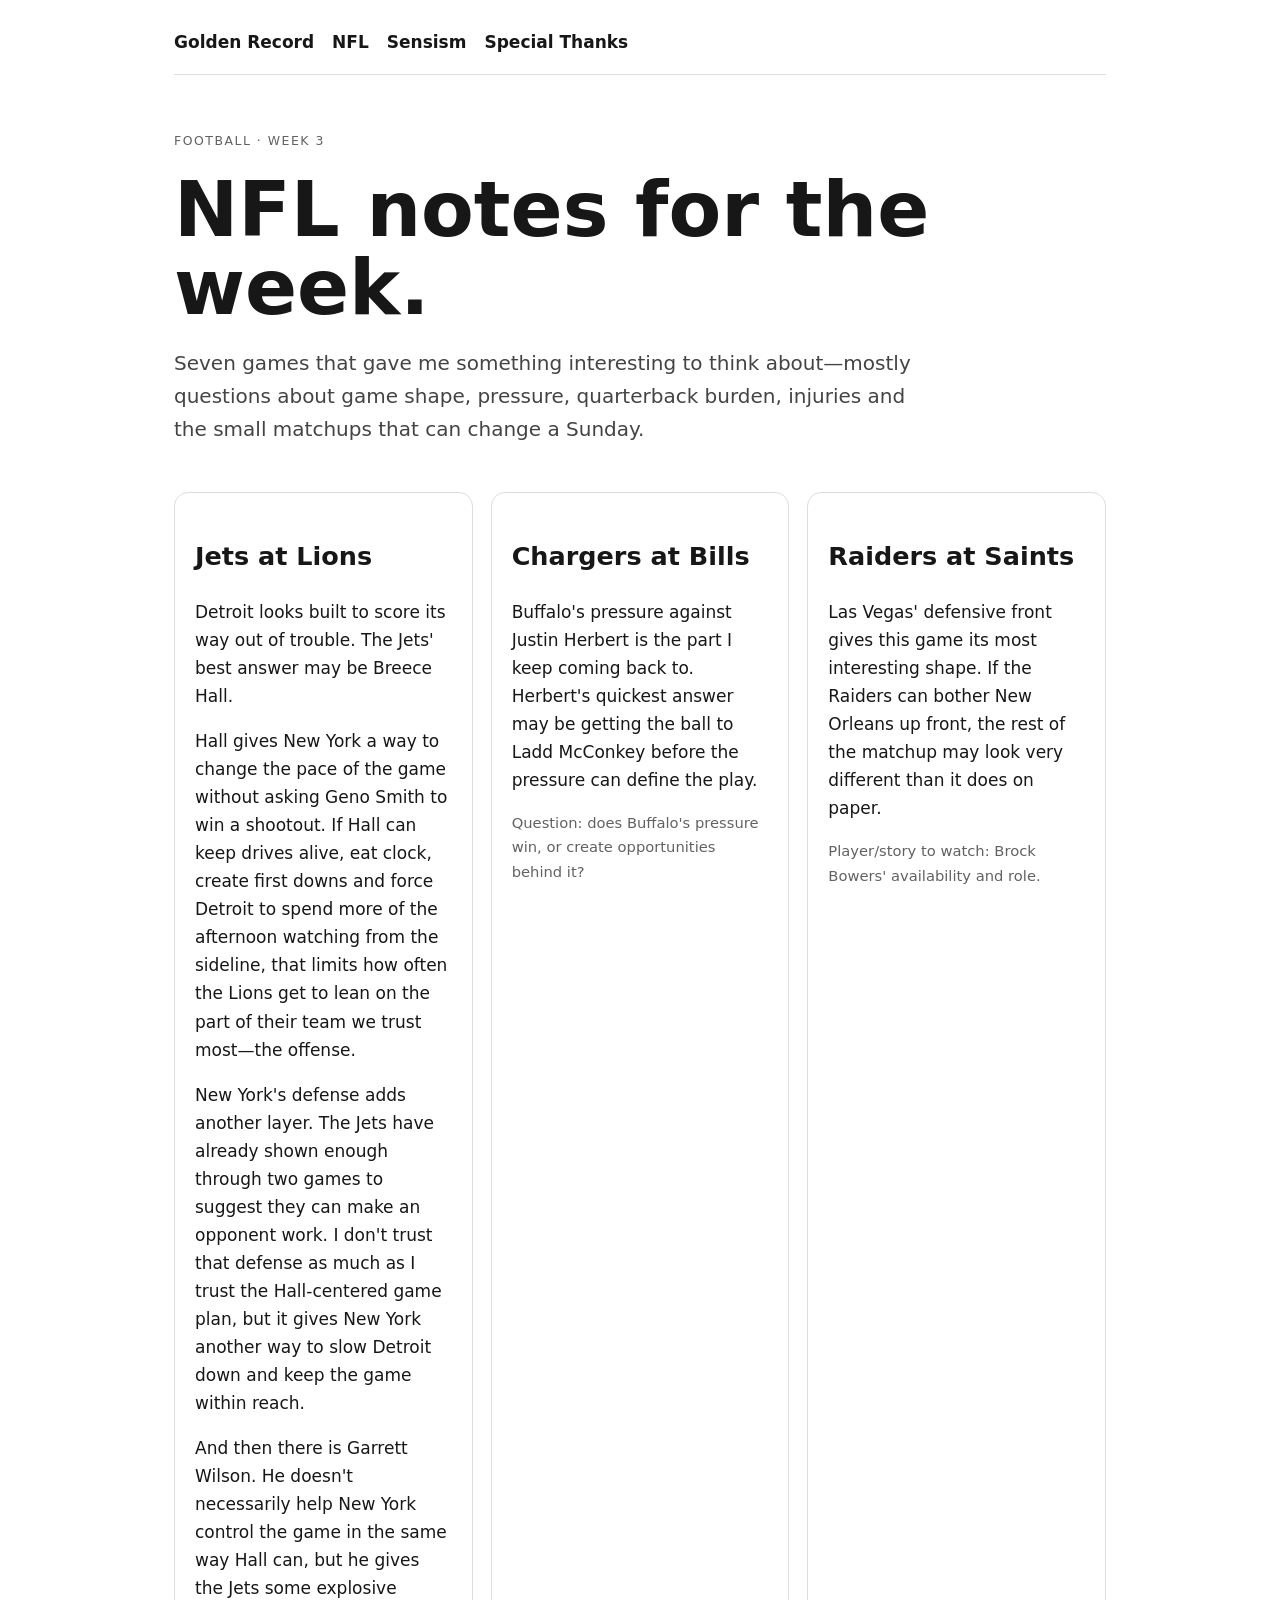
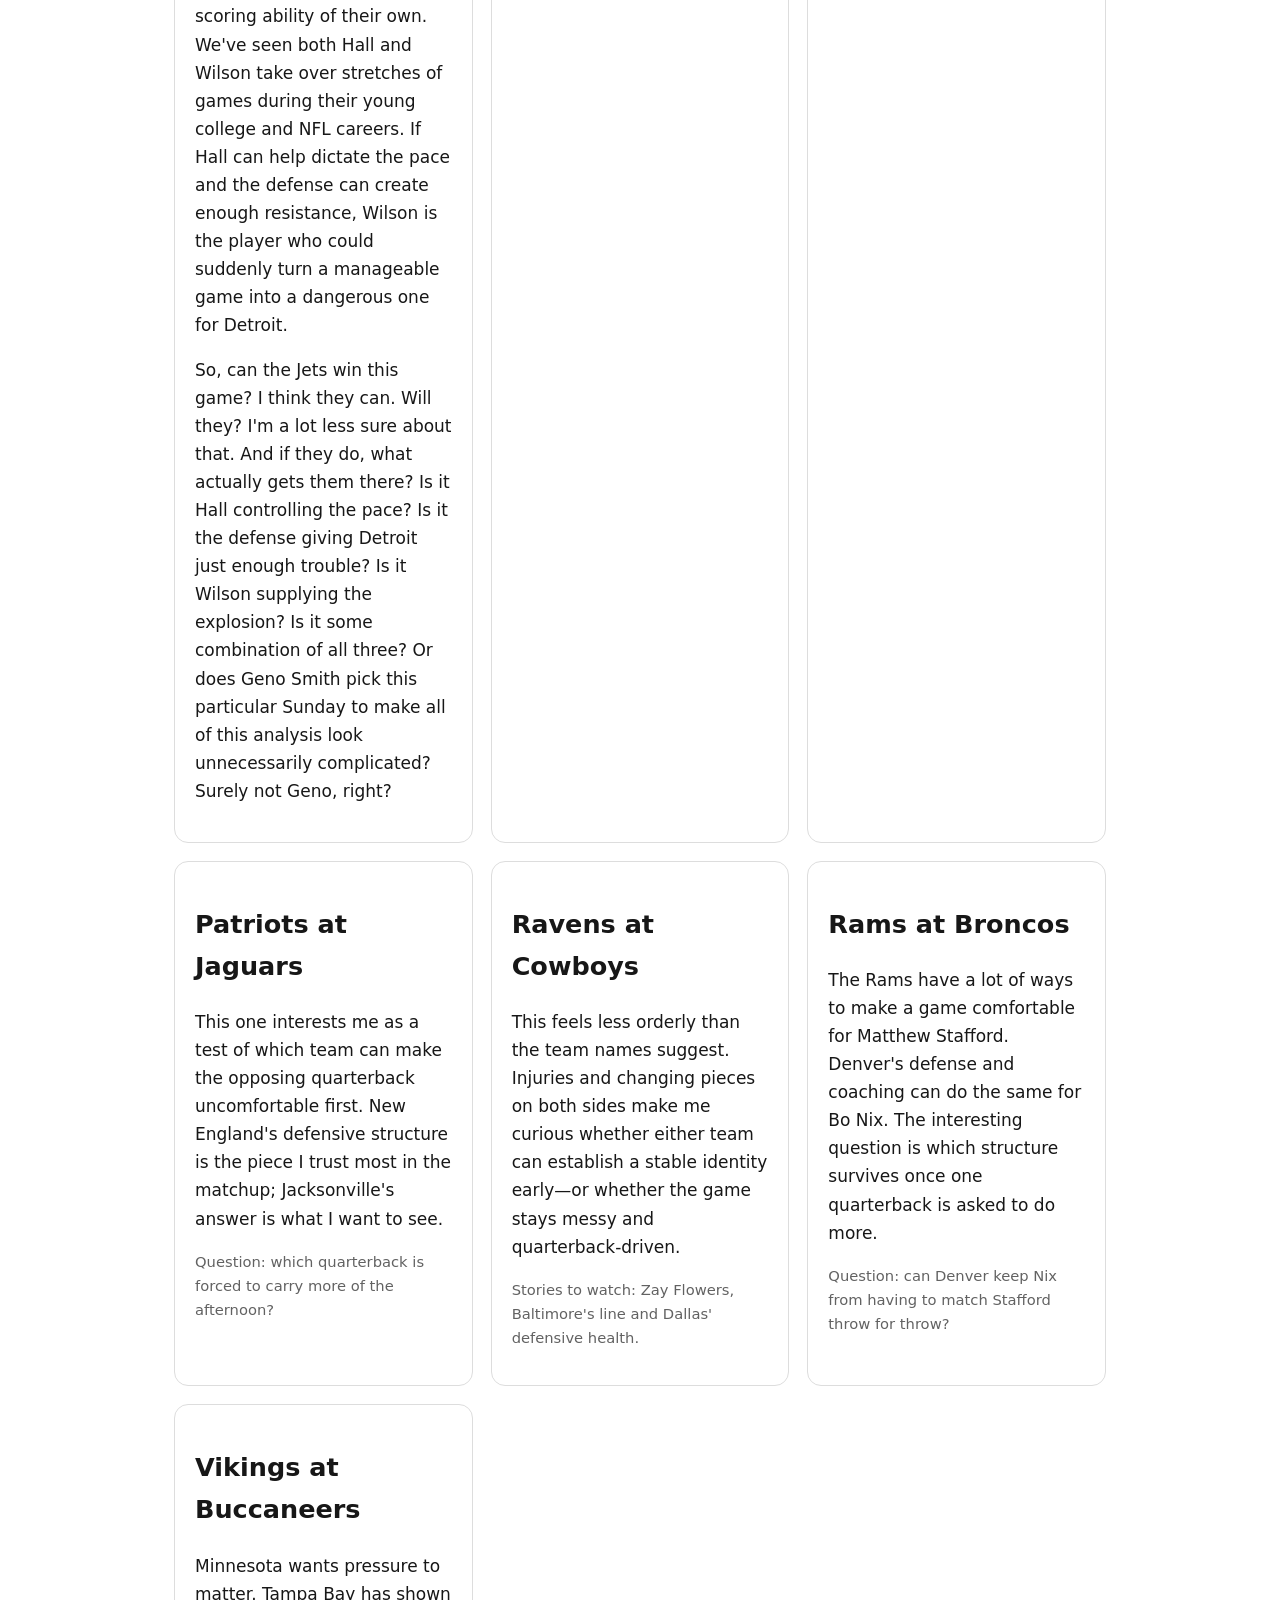
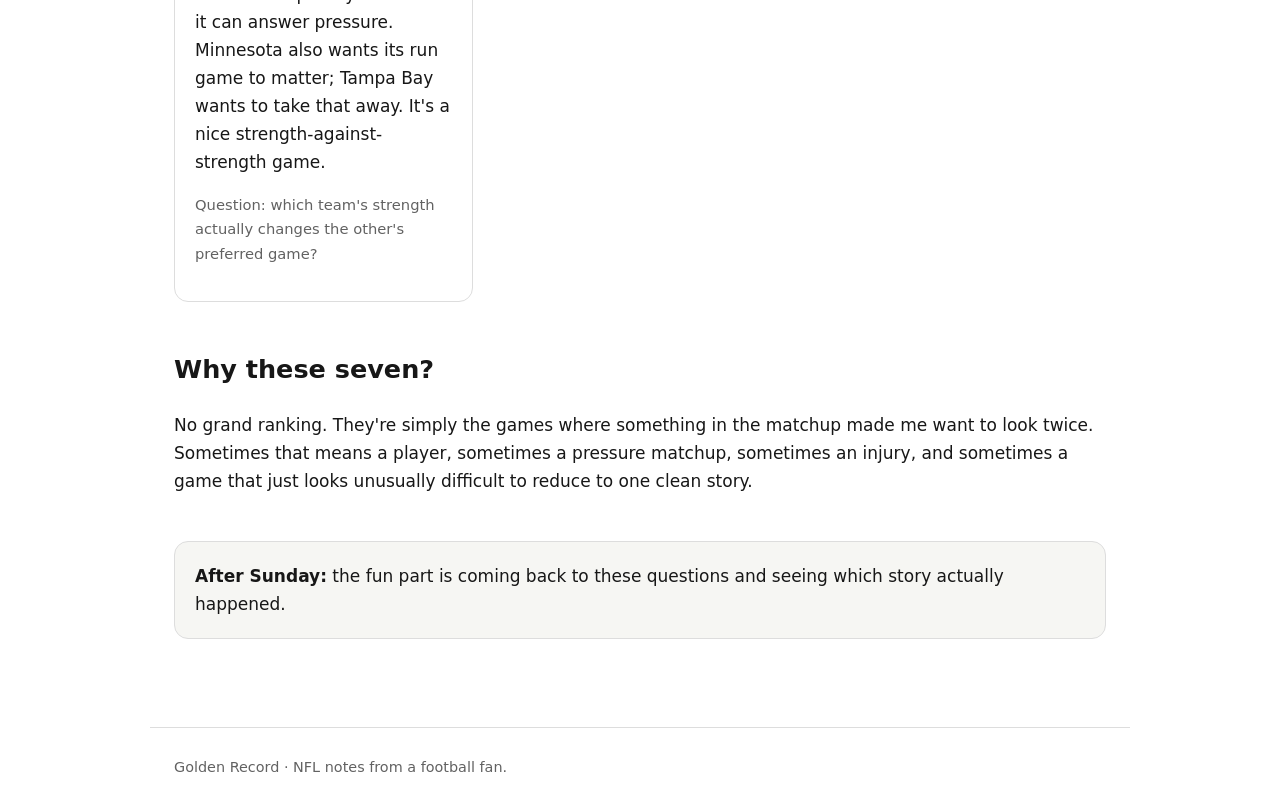
==== nfl/index.html @ a304c284 "Finalize Jets-Lions editorial draft" ====
<!doctype html><html lang="en"><head><meta charset="utf-8"><meta name="viewport" content="width=device-width,initial-scale=1"><title>NFL Notes — Golden Record</title><link rel="stylesheet" href="../assets/site.css"></head><body><header><nav><a href="../">Golden Record</a><a href="./">NFL</a><a href="../sensism/">Sensism</a><a href="../thanks/">Special Thanks</a></nav></header><main><div class="eyebrow">Football · Week 3</div><h1>NFL notes for the week.</h1><p class="lede">Seven games that gave me something interesting to think about—mostly questions about game shape, pressure, quarterback burden, injuries and the small matchups that can change a Sunday.</p><section class="grid">
<div class="card"><h2>Jets at Lions</h2><p>Detroit looks built to score its way out of trouble. The Jets' best answer may be Breece Hall.</p><p>Hall gives New York a way to change the pace of the game without asking Geno Smith to win a shootout. If Hall can keep drives alive, eat clock, create first downs and force Detroit to spend more of the afternoon watching from the sideline, that limits how often the Lions get to lean on the part of their team we trust most—the offense.</p><p>New York's defense adds another layer. The Jets have already shown enough through two games to suggest they can make an opponent work. I don't trust that defense as much as I trust the Hall-centered game plan, but it gives New York another way to slow Detroit down and keep the game within reach.</p><p>And then there is Garrett Wilson. He doesn't necessarily help New York control the game in the same way Hall can, but he gives the Jets some explosive scoring ability of their own. We've seen both Hall and Wilson take over stretches of games during their young college and NFL careers. If Hall can help dictate the pace and the defense can create enough resistance, Wilson is the player who could suddenly turn a manageable game into a dangerous one for Detroit.</p><p>So, can the Jets win this game? I think they can. Will they? I'm a lot less sure about that. And if they do, what actually gets them there? Is it Hall controlling the pace? Is it the defense giving Detroit just enough trouble? Is it Wilson supplying the explosion? Is it some combination of all three? Or does Geno Smith pick this particular Sunday to make all of this analysis look unnecessarily complicated? Surely not Geno, right?</p></div>
<div class="card"><h2>Chargers at Bills</h2><p>Buffalo's pressure against Justin Herbert is the part I keep coming back to. Herbert's quickest answer may be getting the ball to Ladd McConkey before the pressure can define the play.</p><p class="muted">Question: does Buffalo's pressure win, or create opportunities behind it?</p></div>
<div class="card"><h2>Raiders at Saints</h2><p>Las Vegas' defensive front gives this game its most interesting shape. If the Raiders can bother New Orleans up front, the rest of the matchup may look very different than it does on paper.</p><p class="muted">Player/story to watch: Brock Bowers' availability and role.</p></div>
<div class="card"><h2>Patriots at Jaguars</h2><p>This one interests me as a test of which team can make the opposing quarterback uncomfortable first. New England's defensive structure is the piece I trust most in the matchup; Jacksonville's answer is what I want to see.</p><p class="muted">Question: which quarterback is forced to carry more of the afternoon?</p></div>
<div class="card"><h2>Ravens at Cowboys</h2><p>This feels less orderly than the team names suggest. Injuries and changing pieces on both sides make me curious whether either team can establish a stable identity early—or whether the game stays messy and quarterback-driven.</p><p class="muted">Stories to watch: Zay Flowers, Baltimore's line and Dallas' defensive health.</p></div>
<div class="card"><h2>Rams at Broncos</h2><p>The Rams have a lot of ways to make a game comfortable for Matthew Stafford. Denver's defense and coaching can do the same for Bo Nix. The interesting question is which structure survives once one quarterback is asked to do more.</p><p class="muted">Question: can Denver keep Nix from having to match Stafford throw for throw?</p></div>
<div class="card"><h2>Vikings at Buccaneers</h2><p>Minnesota wants pressure to matter. Tampa Bay has shown it can answer pressure. Minnesota also wants its run game to matter; Tampa Bay wants to take that away. It's a nice strength-against-strength game.</p><p class="muted">Question: which team's strength actually changes the other's preferred game?</p></div>
</section><section><h2>Why these seven?</h2><p>No grand ranking. They're simply the games where something in the matchup made me want to look twice. Sometimes that means a player, sometimes a pressure matchup, sometimes an injury, and sometimes a game that just looks unusually difficult to reduce to one clean story.</p></section><div class="note"><strong>After Sunday:</strong> the fun part is coming back to these questions and seeing which story actually happened.</div></main><footer>Golden Record · NFL notes from a football fan.</footer></body></html>
---- assets/site.css ----
:root{--ink:#171717;--muted:#626262;--line:#ddd;--paper:#fff;--soft:#f6f6f3}*{box-sizing:border-box}body{margin:0;background:var(--paper);color:var(--ink);font:17px/1.65 system-ui,-apple-system,BlinkMacSystemFont,"Segoe UI",sans-serif}main,header,footer{max-width:980px;margin:auto;padding:28px 24px}nav{display:flex;gap:18px;flex-wrap:wrap;border-bottom:1px solid var(--line);padding-bottom:18px}nav a{color:var(--ink);text-decoration:none;font-weight:650}.eyebrow{text-transform:uppercase;letter-spacing:.12em;font-size:.78rem;color:var(--muted)}h1{font-size:clamp(2.4rem,7vw,4.8rem);line-height:1.02;margin:.25em 0}.lede{font-size:1.25rem;max-width:760px;color:#444}.grid{display:grid;grid-template-columns:repeat(auto-fit,minmax(260px,1fr));gap:18px}.card,.note{border:1px solid var(--line);border-radius:14px;padding:20px}.note{background:var(--soft)}.tag{display:inline-block;border:1px solid #aaa;border-radius:999px;padding:2px 9px;font-size:.76rem;font-weight:700}.bones{font-size:1.22rem;line-height:1.8}.muted{color:var(--muted);font-size:.92rem}a{color:inherit}section{margin:46px 0}footer{border-top:1px solid var(--line);color:var(--muted);font-size:.9rem;margin-top:60px}
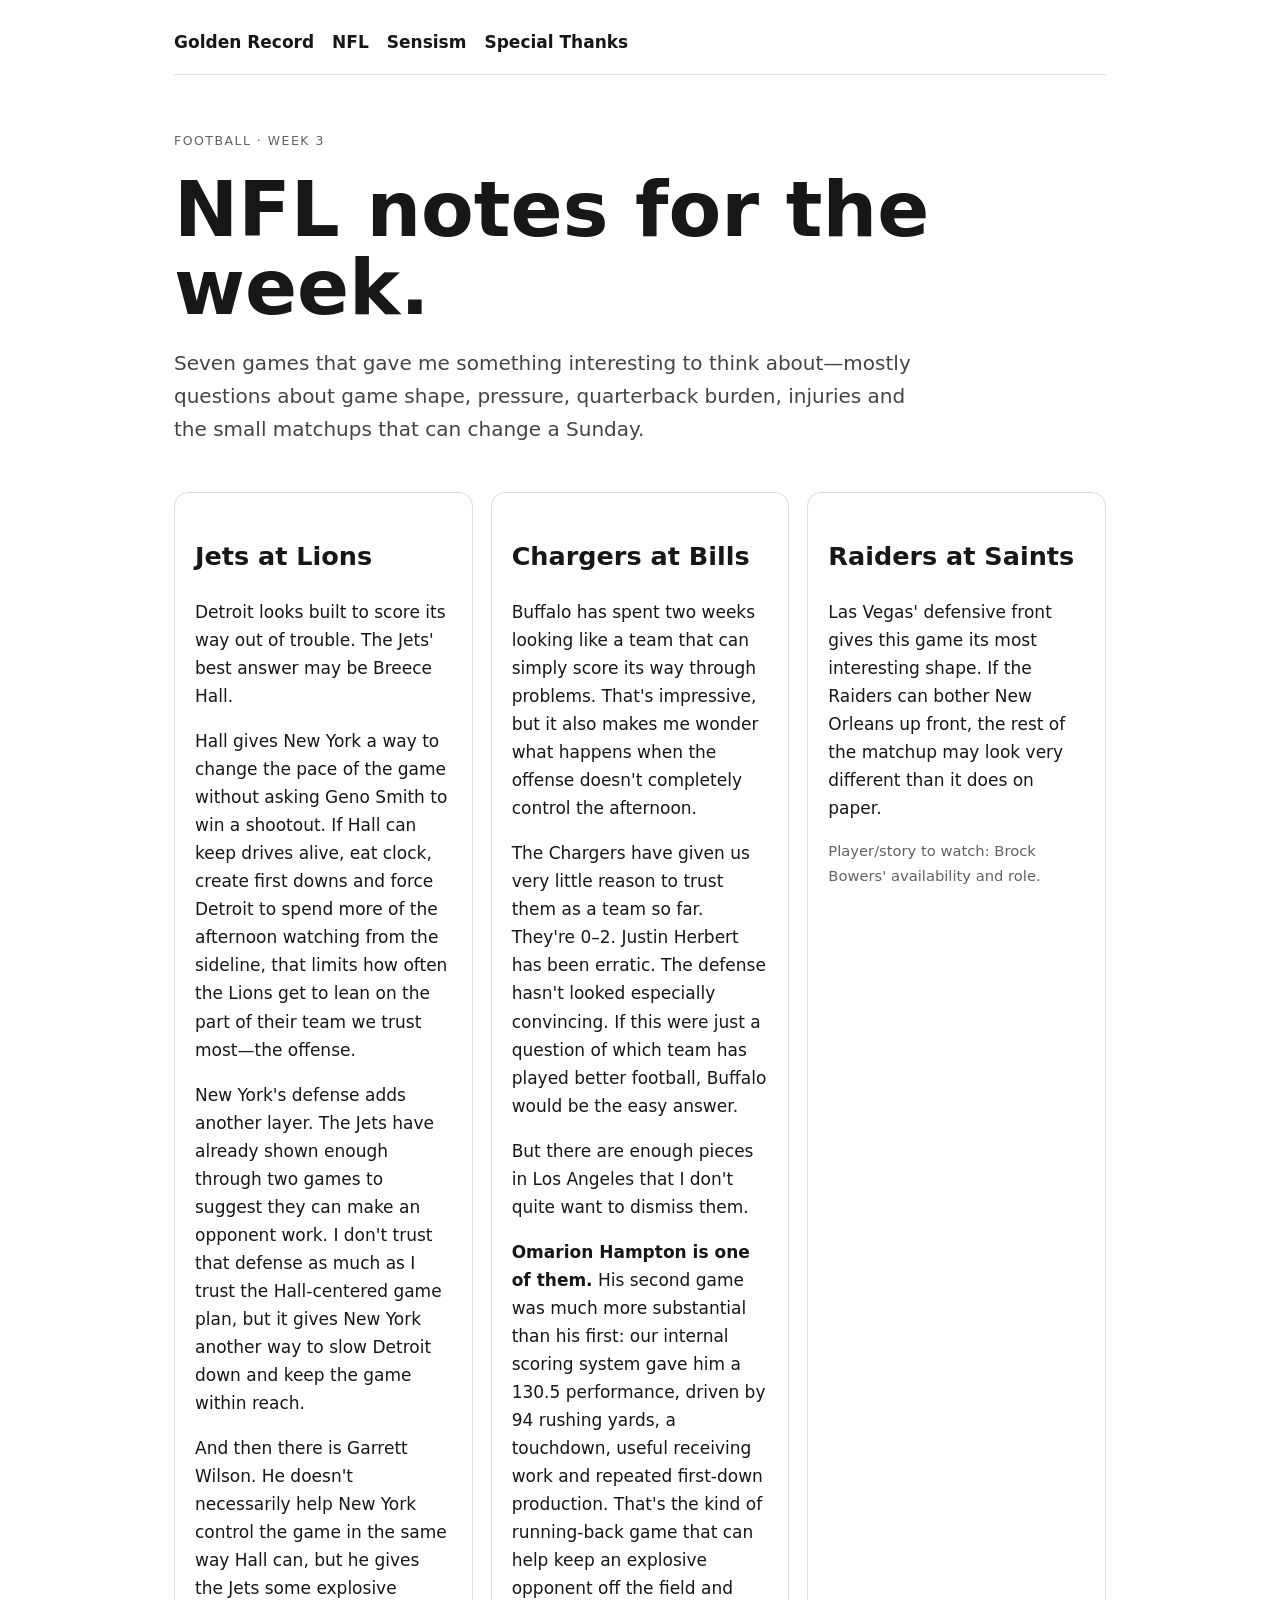
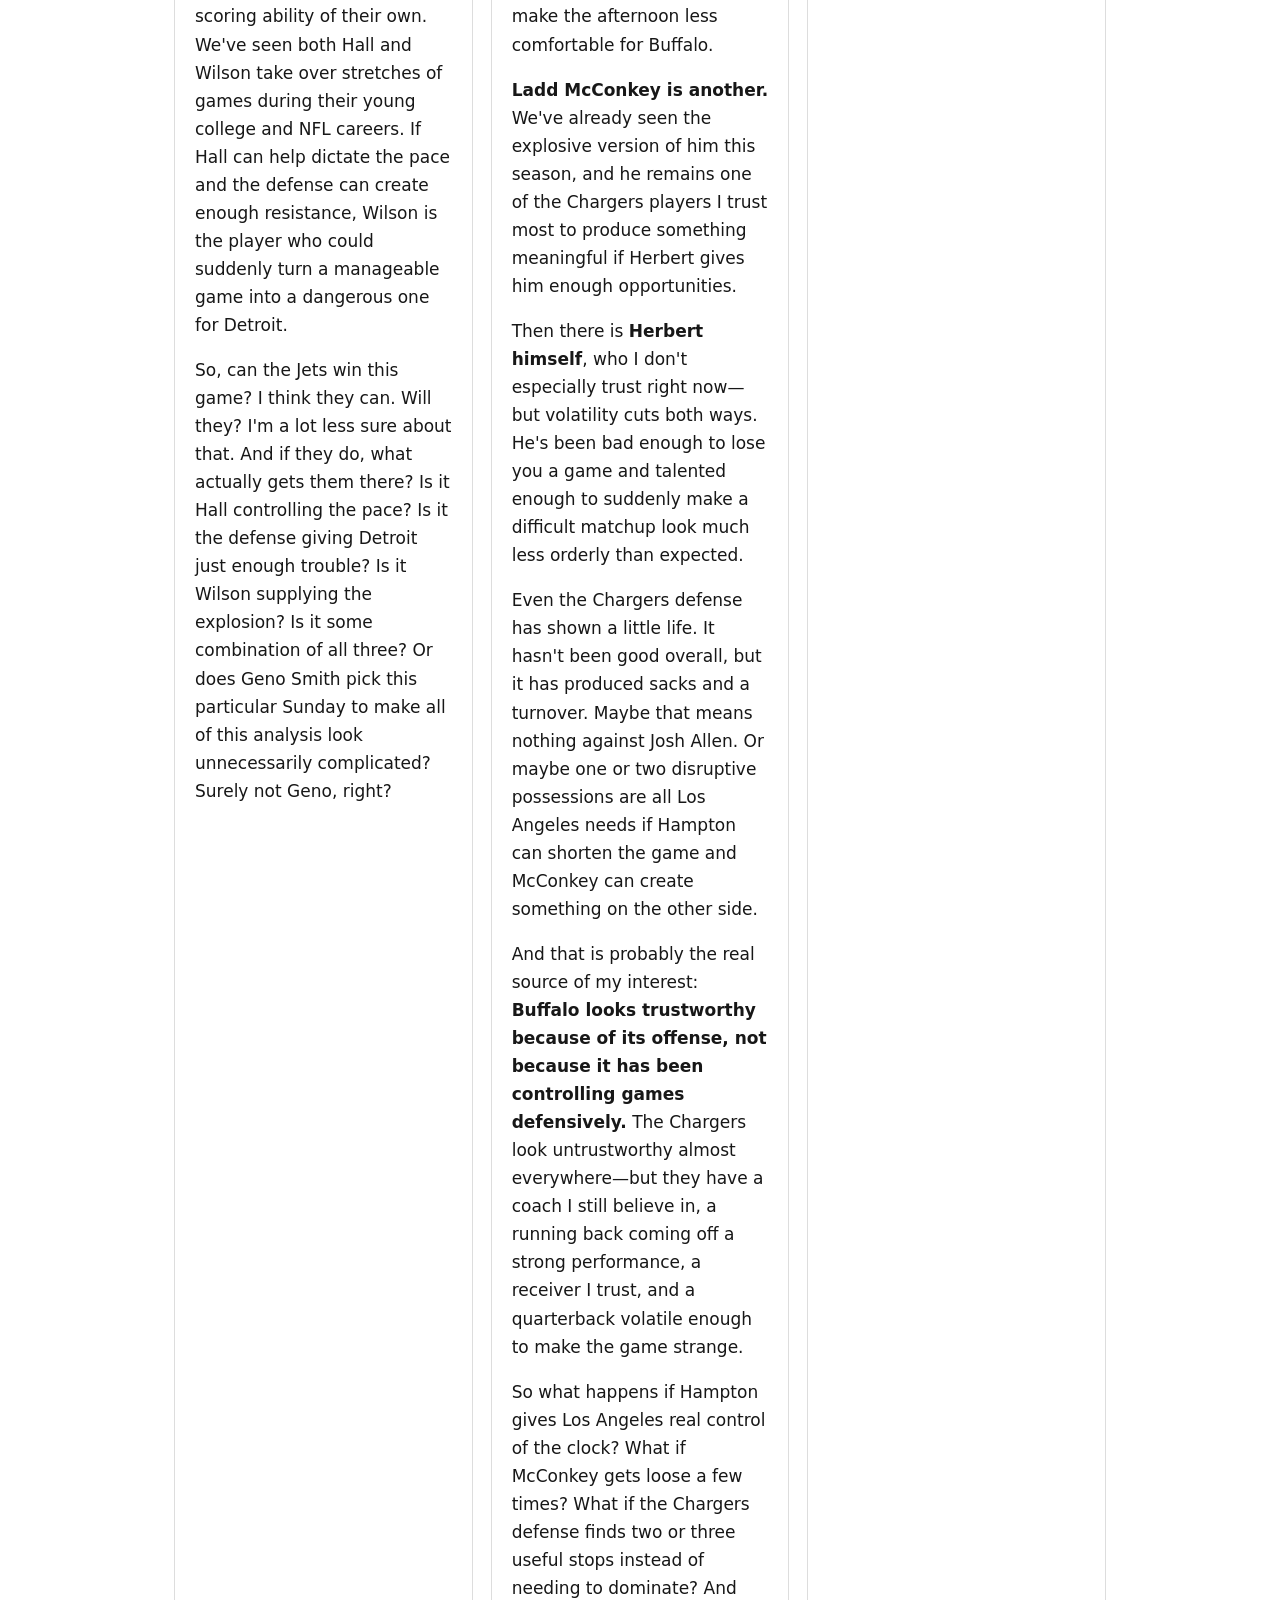
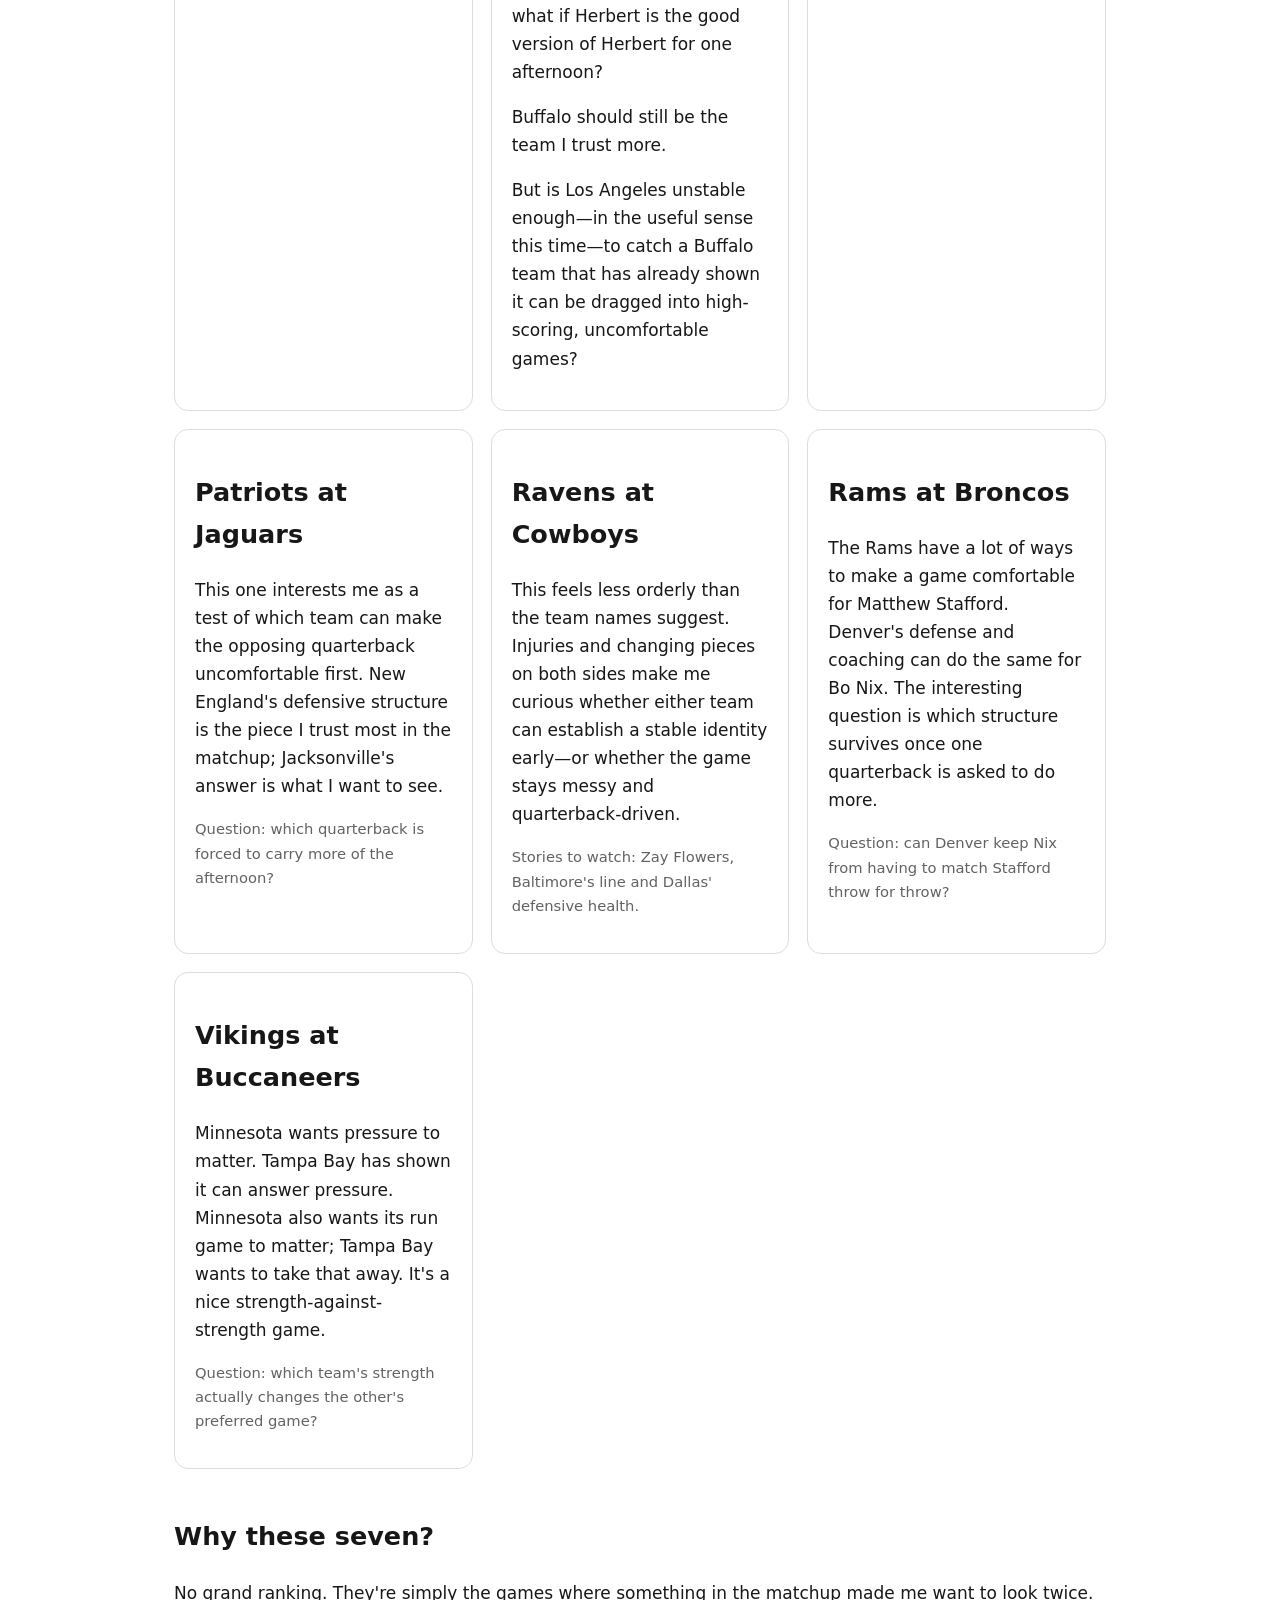
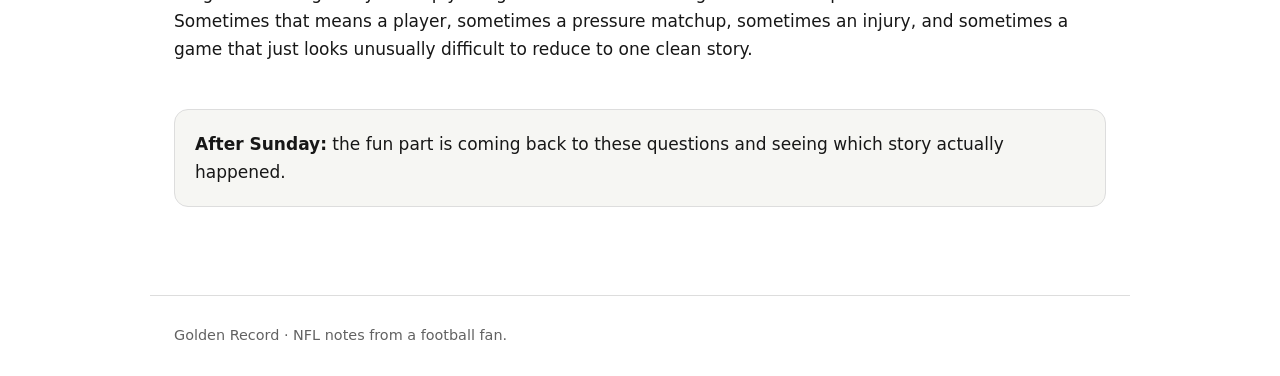
==== commit cba0e30a: "Lock Chargers-Bills editorial draft" ====
--- a/nfl/index.html
+++ b/nfl/index.html
@@ -1,6 +1,6 @@
 <!doctype html><html lang="en"><head><meta charset="utf-8"><meta name="viewport" content="width=device-width,initial-scale=1"><title>NFL Notes — Golden Record</title><link rel="stylesheet" href="../assets/site.css"></head><body><header><nav><a href="../">Golden Record</a><a href="./">NFL</a><a href="../sensism/">Sensism</a><a href="../thanks/">Special Thanks</a></nav></header><main><div class="eyebrow">Football · Week 3</div><h1>NFL notes for the week.</h1><p class="lede">Seven games that gave me something interesting to think about—mostly questions about game shape, pressure, quarterback burden, injuries and the small matchups that can change a Sunday.</p><section class="grid">
 <div class="card"><h2>Jets at Lions</h2><p>Detroit looks built to score its way out of trouble. The Jets' best answer may be Breece Hall.</p><p>Hall gives New York a way to change the pace of the game without asking Geno Smith to win a shootout. If Hall can keep drives alive, eat clock, create first downs and force Detroit to spend more of the afternoon watching from the sideline, that limits how often the Lions get to lean on the part of their team we trust most—the offense.</p><p>New York's defense adds another layer. The Jets have already shown enough through two games to suggest they can make an opponent work. I don't trust that defense as much as I trust the Hall-centered game plan, but it gives New York another way to slow Detroit down and keep the game within reach.</p><p>And then there is Garrett Wilson. He doesn't necessarily help New York control the game in the same way Hall can, but he gives the Jets some explosive scoring ability of their own. We've seen both Hall and Wilson take over stretches of games during their young college and NFL careers. If Hall can help dictate the pace and the defense can create enough resistance, Wilson is the player who could suddenly turn a manageable game into a dangerous one for Detroit.</p><p>So, can the Jets win this game? I think they can. Will they? I'm a lot less sure about that. And if they do, what actually gets them there? Is it Hall controlling the pace? Is it the defense giving Detroit just enough trouble? Is it Wilson supplying the explosion? Is it some combination of all three? Or does Geno Smith pick this particular Sunday to make all of this analysis look unnecessarily complicated? Surely not Geno, right?</p></div>
-<div class="card"><h2>Chargers at Bills</h2><p>Buffalo's pressure against Justin Herbert is the part I keep coming back to. Herbert's quickest answer may be getting the ball to Ladd McConkey before the pressure can define the play.</p><p class="muted">Question: does Buffalo's pressure win, or create opportunities behind it?</p></div>
+<div class="card"><h2>Chargers at Bills</h2><p>Buffalo has spent two weeks looking like a team that can simply score its way through problems. That's impressive, but it also makes me wonder what happens when the offense doesn't completely control the afternoon.</p><p>The Chargers have given us very little reason to trust them as a team so far. They're 0–2. Justin Herbert has been erratic. The defense hasn't looked especially convincing. If this were just a question of which team has played better football, Buffalo would be the easy answer.</p><p>But there are enough pieces in Los Angeles that I don't quite want to dismiss them.</p><p><strong>Omarion Hampton is one of them.</strong> His second game was much more substantial than his first: our internal scoring system gave him a 130.5 performance, driven by 94 rushing yards, a touchdown, useful receiving work and repeated first-down production. That's the kind of running-back game that can help keep an explosive opponent off the field and make the afternoon less comfortable for Buffalo.</p><p><strong>Ladd McConkey is another.</strong> We've already seen the explosive version of him this season, and he remains one of the Chargers players I trust most to produce something meaningful if Herbert gives him enough opportunities.</p><p>Then there is <strong>Herbert himself</strong>, who I don't especially trust right now—but volatility cuts both ways. He's been bad enough to lose you a game and talented enough to suddenly make a difficult matchup look much less orderly than expected.</p><p>Even the Chargers defense has shown a little life. It hasn't been good overall, but it has produced sacks and a turnover. Maybe that means nothing against Josh Allen. Or maybe one or two disruptive possessions are all Los Angeles needs if Hampton can shorten the game and McConkey can create something on the other side.</p><p>And that is probably the real source of my interest: <strong>Buffalo looks trustworthy because of its offense, not because it has been controlling games defensively.</strong> The Chargers look untrustworthy almost everywhere—but they have a coach I still believe in, a running back coming off a strong performance, a receiver I trust, and a quarterback volatile enough to make the game strange.</p><p>So what happens if Hampton gives Los Angeles real control of the clock? What if McConkey gets loose a few times? What if the Chargers defense finds two or three useful stops instead of needing to dominate? And what if Herbert is the good version of Herbert for one afternoon?</p><p>Buffalo should still be the team I trust more.</p><p>But is Los Angeles unstable enough—in the useful sense this time—to catch a Buffalo team that has already shown it can be dragged into high-scoring, uncomfortable games?</p></div>
 <div class="card"><h2>Raiders at Saints</h2><p>Las Vegas' defensive front gives this game its most interesting shape. If the Raiders can bother New Orleans up front, the rest of the matchup may look very different than it does on paper.</p><p class="muted">Player/story to watch: Brock Bowers' availability and role.</p></div>
 <div class="card"><h2>Patriots at Jaguars</h2><p>This one interests me as a test of which team can make the opposing quarterback uncomfortable first. New England's defensive structure is the piece I trust most in the matchup; Jacksonville's answer is what I want to see.</p><p class="muted">Question: which quarterback is forced to carry more of the afternoon?</p></div>
 <div class="card"><h2>Ravens at Cowboys</h2><p>This feels less orderly than the team names suggest. Injuries and changing pieces on both sides make me curious whether either team can establish a stable identity early—or whether the game stays messy and quarterback-driven.</p><p class="muted">Stories to watch: Zay Flowers, Baltimore's line and Dallas' defensive health.</p></div>
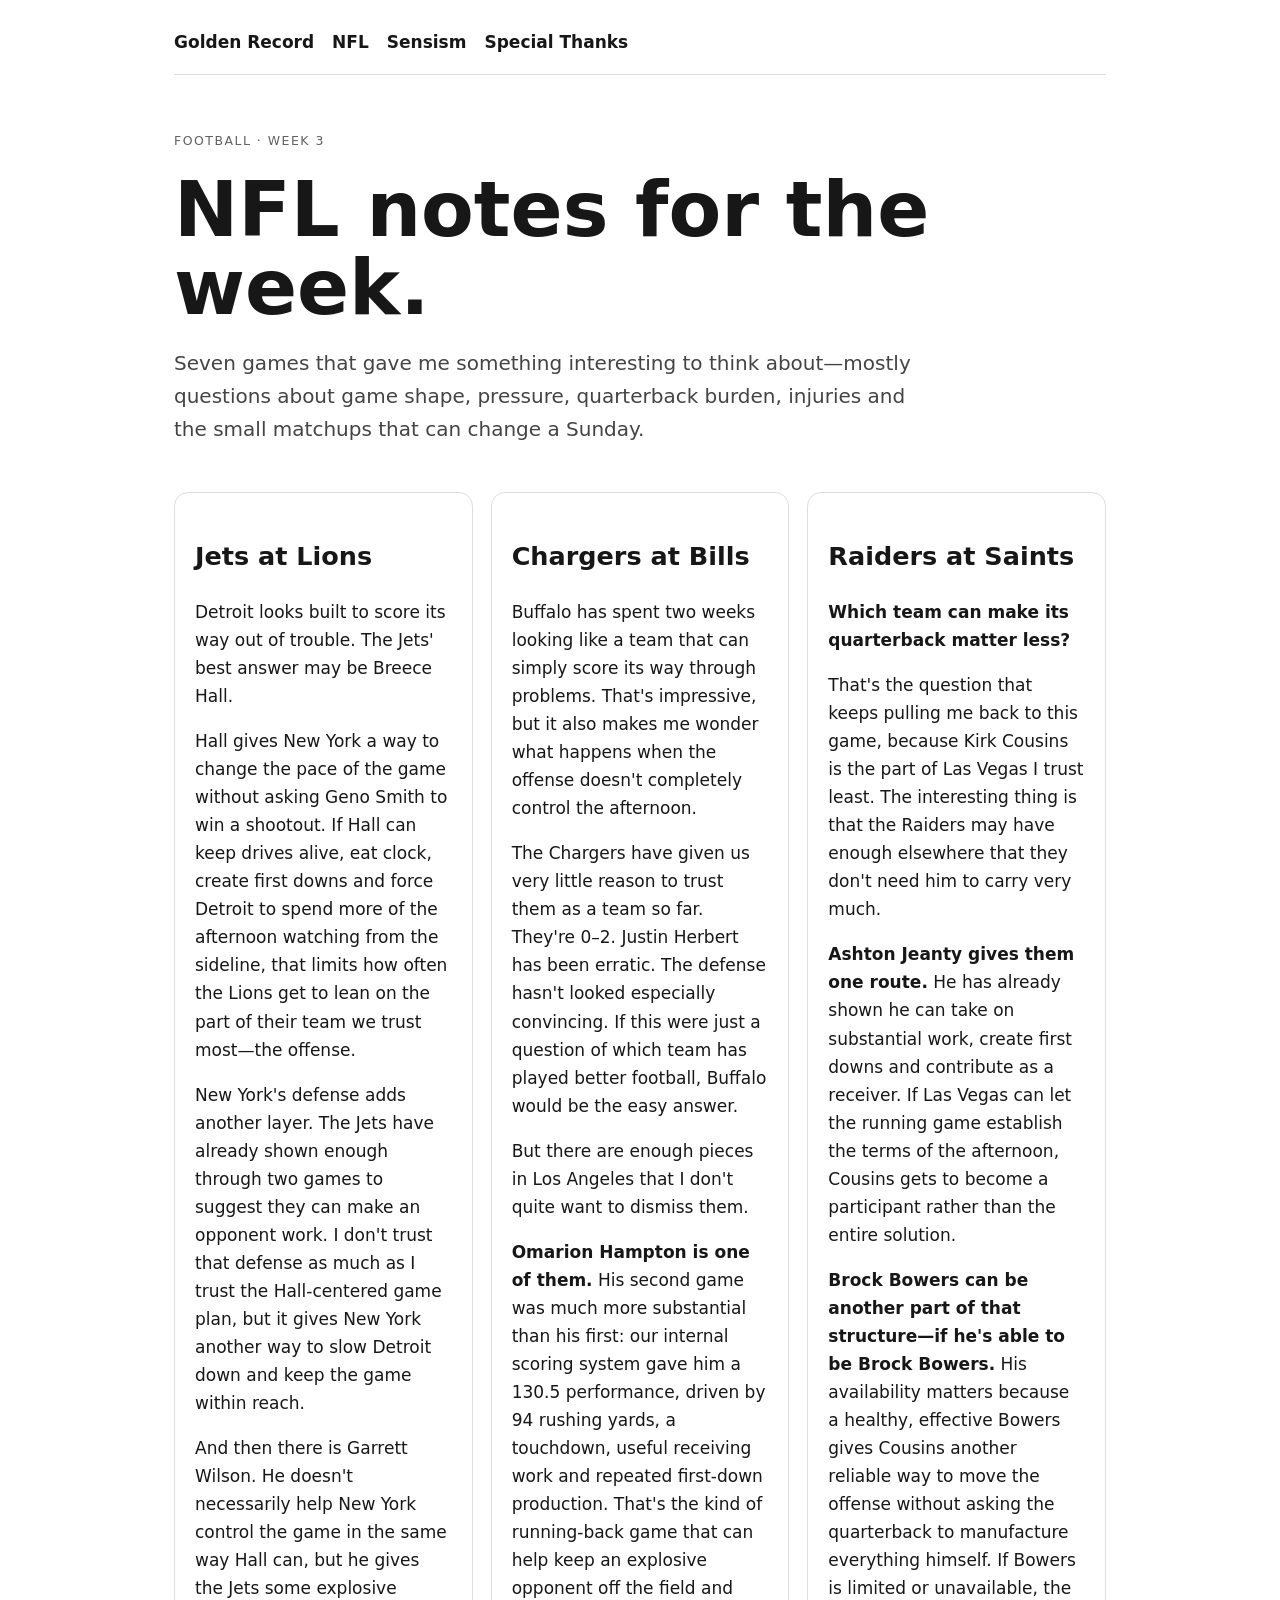
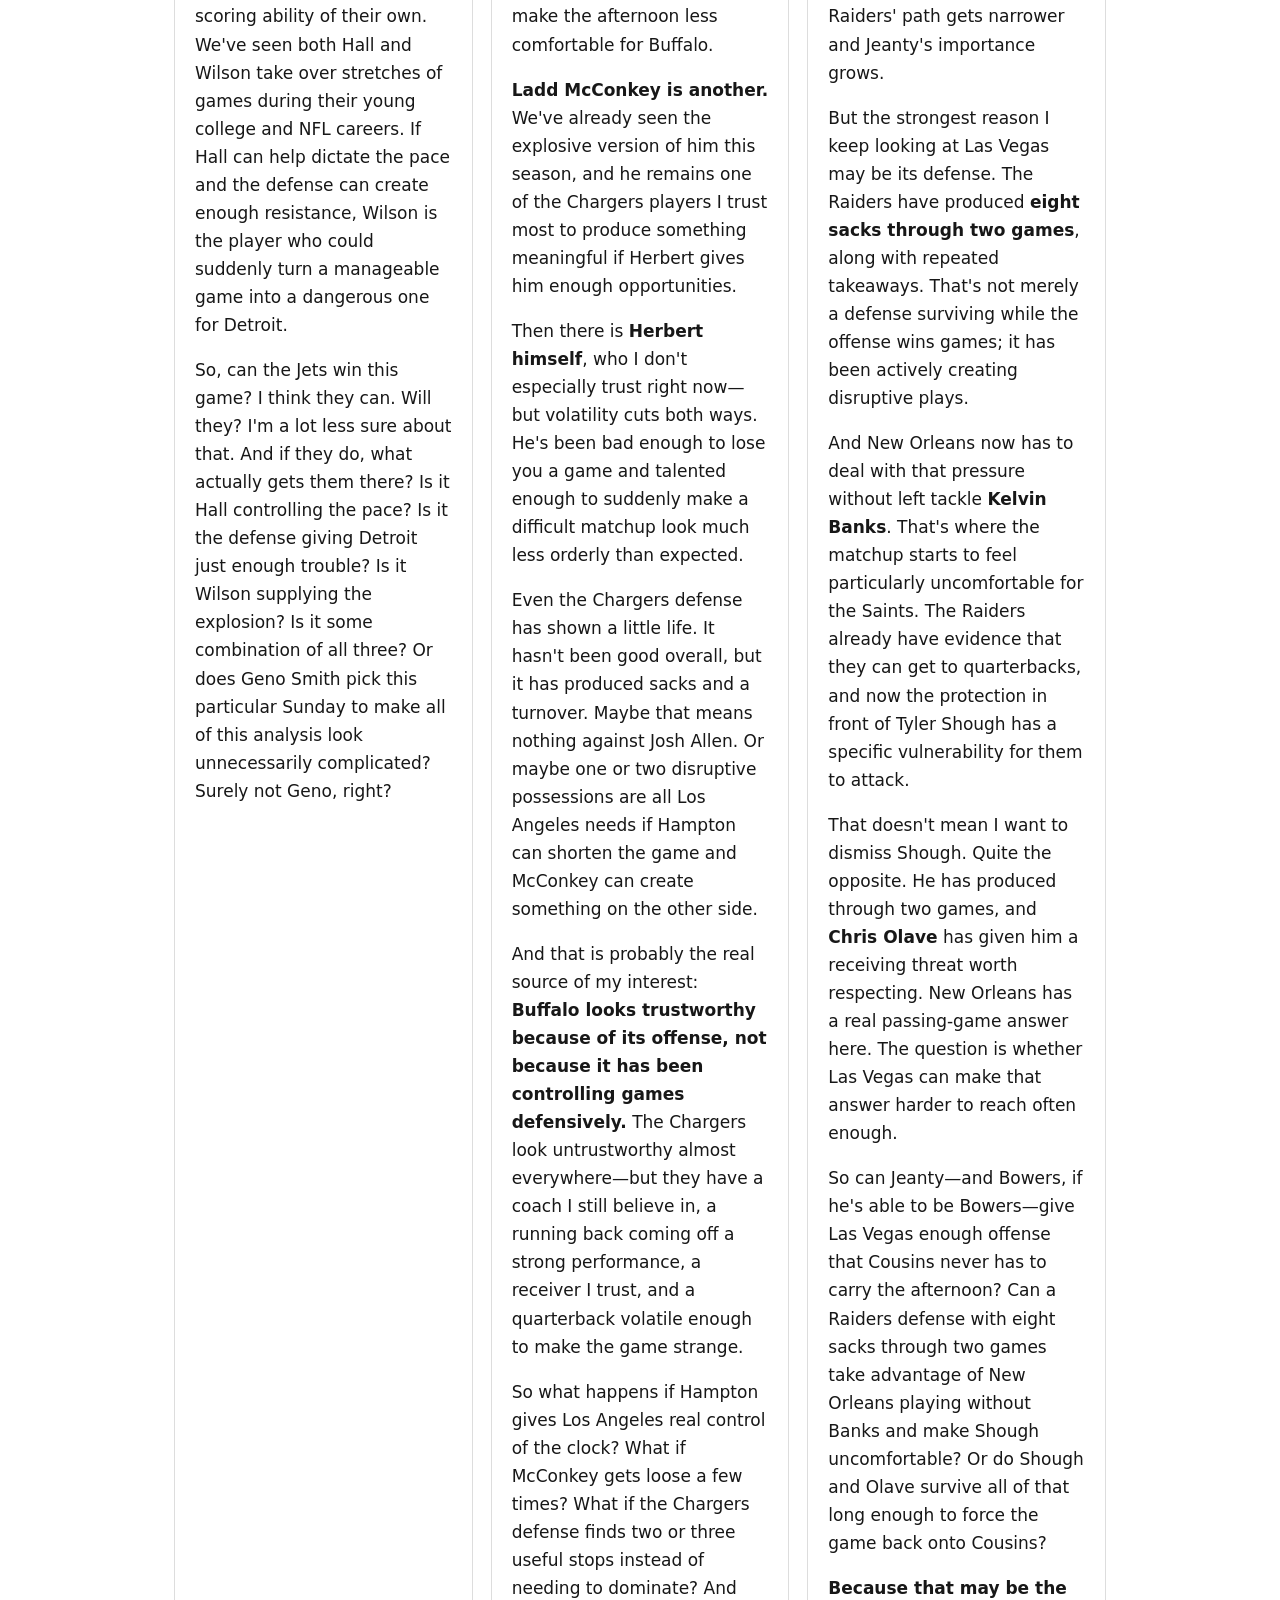
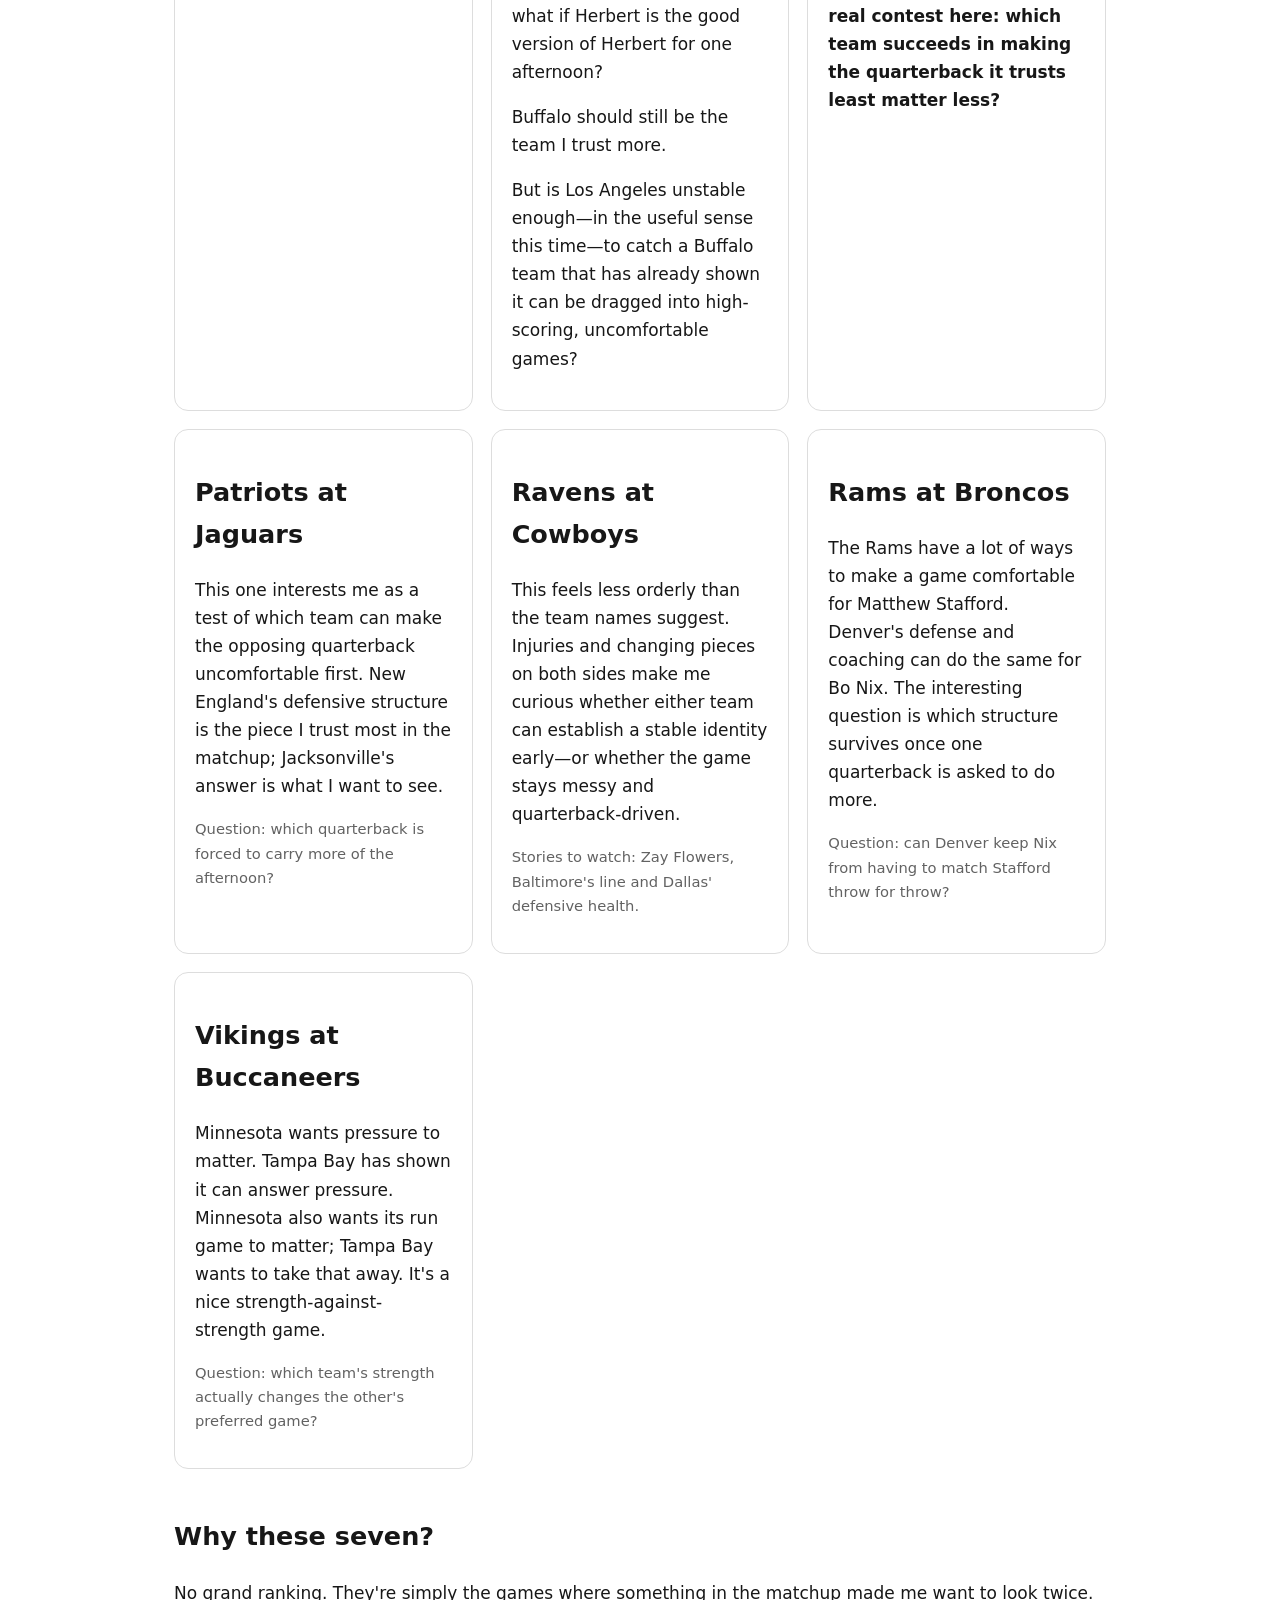
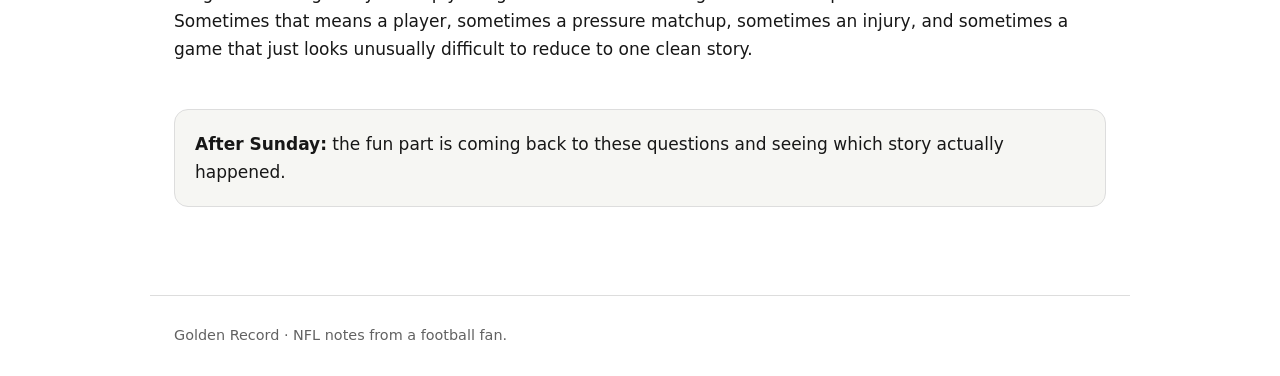
==== commit 3b55a7af: "Lock Raiders-Saints editorial draft" ====
--- a/nfl/index.html
+++ b/nfl/index.html
@@ -1,7 +1,7 @@
 <!doctype html><html lang="en"><head><meta charset="utf-8"><meta name="viewport" content="width=device-width,initial-scale=1"><title>NFL Notes — Golden Record</title><link rel="stylesheet" href="../assets/site.css"></head><body><header><nav><a href="../">Golden Record</a><a href="./">NFL</a><a href="../sensism/">Sensism</a><a href="../thanks/">Special Thanks</a></nav></header><main><div class="eyebrow">Football · Week 3</div><h1>NFL notes for the week.</h1><p class="lede">Seven games that gave me something interesting to think about—mostly questions about game shape, pressure, quarterback burden, injuries and the small matchups that can change a Sunday.</p><section class="grid">
 <div class="card"><h2>Jets at Lions</h2><p>Detroit looks built to score its way out of trouble. The Jets' best answer may be Breece Hall.</p><p>Hall gives New York a way to change the pace of the game without asking Geno Smith to win a shootout. If Hall can keep drives alive, eat clock, create first downs and force Detroit to spend more of the afternoon watching from the sideline, that limits how often the Lions get to lean on the part of their team we trust most—the offense.</p><p>New York's defense adds another layer. The Jets have already shown enough through two games to suggest they can make an opponent work. I don't trust that defense as much as I trust the Hall-centered game plan, but it gives New York another way to slow Detroit down and keep the game within reach.</p><p>And then there is Garrett Wilson. He doesn't necessarily help New York control the game in the same way Hall can, but he gives the Jets some explosive scoring ability of their own. We've seen both Hall and Wilson take over stretches of games during their young college and NFL careers. If Hall can help dictate the pace and the defense can create enough resistance, Wilson is the player who could suddenly turn a manageable game into a dangerous one for Detroit.</p><p>So, can the Jets win this game? I think they can. Will they? I'm a lot less sure about that. And if they do, what actually gets them there? Is it Hall controlling the pace? Is it the defense giving Detroit just enough trouble? Is it Wilson supplying the explosion? Is it some combination of all three? Or does Geno Smith pick this particular Sunday to make all of this analysis look unnecessarily complicated? Surely not Geno, right?</p></div>
 <div class="card"><h2>Chargers at Bills</h2><p>Buffalo has spent two weeks looking like a team that can simply score its way through problems. That's impressive, but it also makes me wonder what happens when the offense doesn't completely control the afternoon.</p><p>The Chargers have given us very little reason to trust them as a team so far. They're 0–2. Justin Herbert has been erratic. The defense hasn't looked especially convincing. If this were just a question of which team has played better football, Buffalo would be the easy answer.</p><p>But there are enough pieces in Los Angeles that I don't quite want to dismiss them.</p><p><strong>Omarion Hampton is one of them.</strong> His second game was much more substantial than his first: our internal scoring system gave him a 130.5 performance, driven by 94 rushing yards, a touchdown, useful receiving work and repeated first-down production. That's the kind of running-back game that can help keep an explosive opponent off the field and make the afternoon less comfortable for Buffalo.</p><p><strong>Ladd McConkey is another.</strong> We've already seen the explosive version of him this season, and he remains one of the Chargers players I trust most to produce something meaningful if Herbert gives him enough opportunities.</p><p>Then there is <strong>Herbert himself</strong>, who I don't especially trust right now—but volatility cuts both ways. He's been bad enough to lose you a game and talented enough to suddenly make a difficult matchup look much less orderly than expected.</p><p>Even the Chargers defense has shown a little life. It hasn't been good overall, but it has produced sacks and a turnover. Maybe that means nothing against Josh Allen. Or maybe one or two disruptive possessions are all Los Angeles needs if Hampton can shorten the game and McConkey can create something on the other side.</p><p>And that is probably the real source of my interest: <strong>Buffalo looks trustworthy because of its offense, not because it has been controlling games defensively.</strong> The Chargers look untrustworthy almost everywhere—but they have a coach I still believe in, a running back coming off a strong performance, a receiver I trust, and a quarterback volatile enough to make the game strange.</p><p>So what happens if Hampton gives Los Angeles real control of the clock? What if McConkey gets loose a few times? What if the Chargers defense finds two or three useful stops instead of needing to dominate? And what if Herbert is the good version of Herbert for one afternoon?</p><p>Buffalo should still be the team I trust more.</p><p>But is Los Angeles unstable enough—in the useful sense this time—to catch a Buffalo team that has already shown it can be dragged into high-scoring, uncomfortable games?</p></div>
-<div class="card"><h2>Raiders at Saints</h2><p>Las Vegas' defensive front gives this game its most interesting shape. If the Raiders can bother New Orleans up front, the rest of the matchup may look very different than it does on paper.</p><p class="muted">Player/story to watch: Brock Bowers' availability and role.</p></div>
+<div class="card"><h2>Raiders at Saints</h2><p><strong>Which team can make its quarterback matter less?</strong></p><p>That's the question that keeps pulling me back to this game, because Kirk Cousins is the part of Las Vegas I trust least. The interesting thing is that the Raiders may have enough elsewhere that they don't need him to carry very much.</p><p><strong>Ashton Jeanty gives them one route.</strong> He has already shown he can take on substantial work, create first downs and contribute as a receiver. If Las Vegas can let the running game establish the terms of the afternoon, Cousins gets to become a participant rather than the entire solution.</p><p><strong>Brock Bowers can be another part of that structure—if he's able to be Brock Bowers.</strong> His availability matters because a healthy, effective Bowers gives Cousins another reliable way to move the offense without asking the quarterback to manufacture everything himself. If Bowers is limited or unavailable, the Raiders' path gets narrower and Jeanty's importance grows.</p><p>But the strongest reason I keep looking at Las Vegas may be its defense. The Raiders have produced <strong>eight sacks through two games</strong>, along with repeated takeaways. That's not merely a defense surviving while the offense wins games; it has been actively creating disruptive plays.</p><p>And New Orleans now has to deal with that pressure without left tackle <strong>Kelvin Banks</strong>. That's where the matchup starts to feel particularly uncomfortable for the Saints. The Raiders already have evidence that they can get to quarterbacks, and now the protection in front of Tyler Shough has a specific vulnerability for them to attack.</p><p>That doesn't mean I want to dismiss Shough. Quite the opposite. He has produced through two games, and <strong>Chris Olave</strong> has given him a receiving threat worth respecting. New Orleans has a real passing-game answer here. The question is whether Las Vegas can make that answer harder to reach often enough.</p><p>So can Jeanty—and Bowers, if he's able to be Bowers—give Las Vegas enough offense that Cousins never has to carry the afternoon? Can a Raiders defense with eight sacks through two games take advantage of New Orleans playing without Banks and make Shough uncomfortable? Or do Shough and Olave survive all of that long enough to force the game back onto Cousins?</p><p><strong>Because that may be the real contest here: which team succeeds in making the quarterback it trusts least matter less?</strong></p></div>
 <div class="card"><h2>Patriots at Jaguars</h2><p>This one interests me as a test of which team can make the opposing quarterback uncomfortable first. New England's defensive structure is the piece I trust most in the matchup; Jacksonville's answer is what I want to see.</p><p class="muted">Question: which quarterback is forced to carry more of the afternoon?</p></div>
 <div class="card"><h2>Ravens at Cowboys</h2><p>This feels less orderly than the team names suggest. Injuries and changing pieces on both sides make me curious whether either team can establish a stable identity early—or whether the game stays messy and quarterback-driven.</p><p class="muted">Stories to watch: Zay Flowers, Baltimore's line and Dallas' defensive health.</p></div>
 <div class="card"><h2>Rams at Broncos</h2><p>The Rams have a lot of ways to make a game comfortable for Matthew Stafford. Denver's defense and coaching can do the same for Bo Nix. The interesting question is which structure survives once one quarterback is asked to do more.</p><p class="muted">Question: can Denver keep Nix from having to match Stafford throw for throw?</p></div>
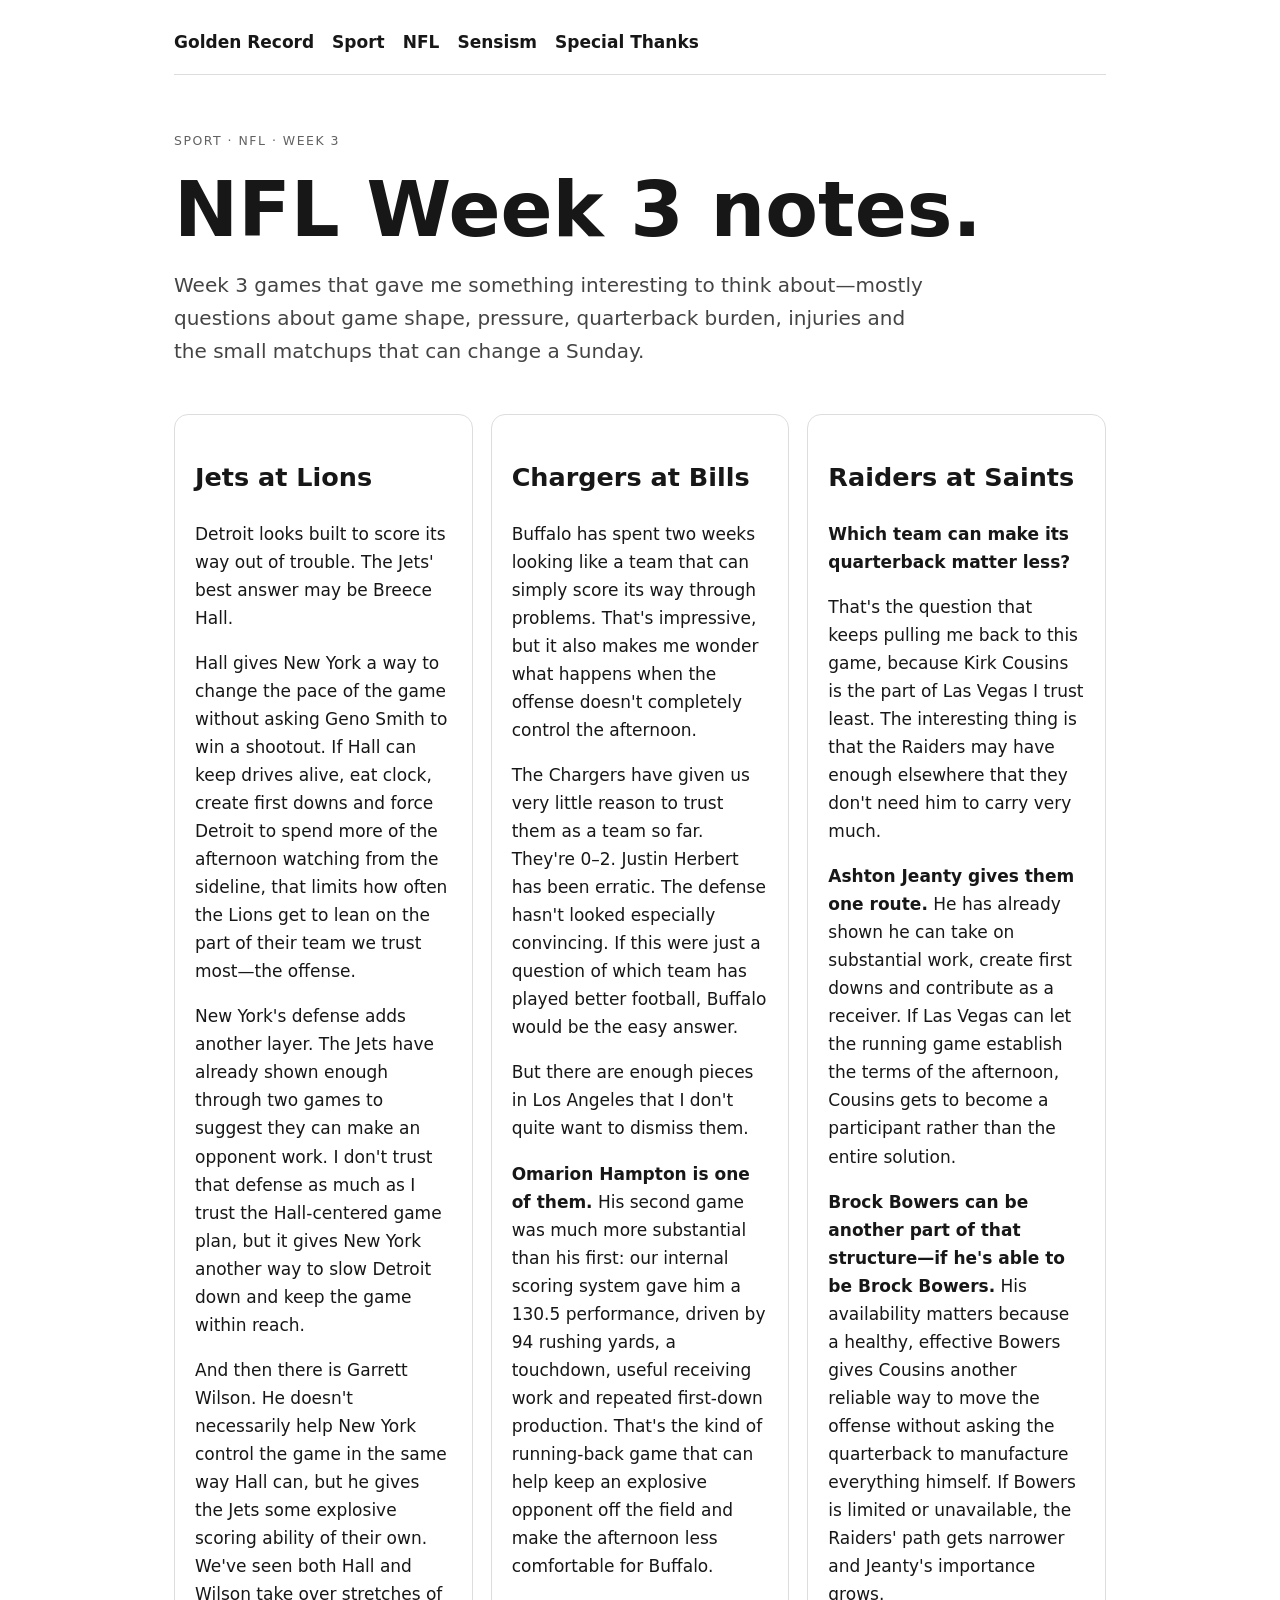
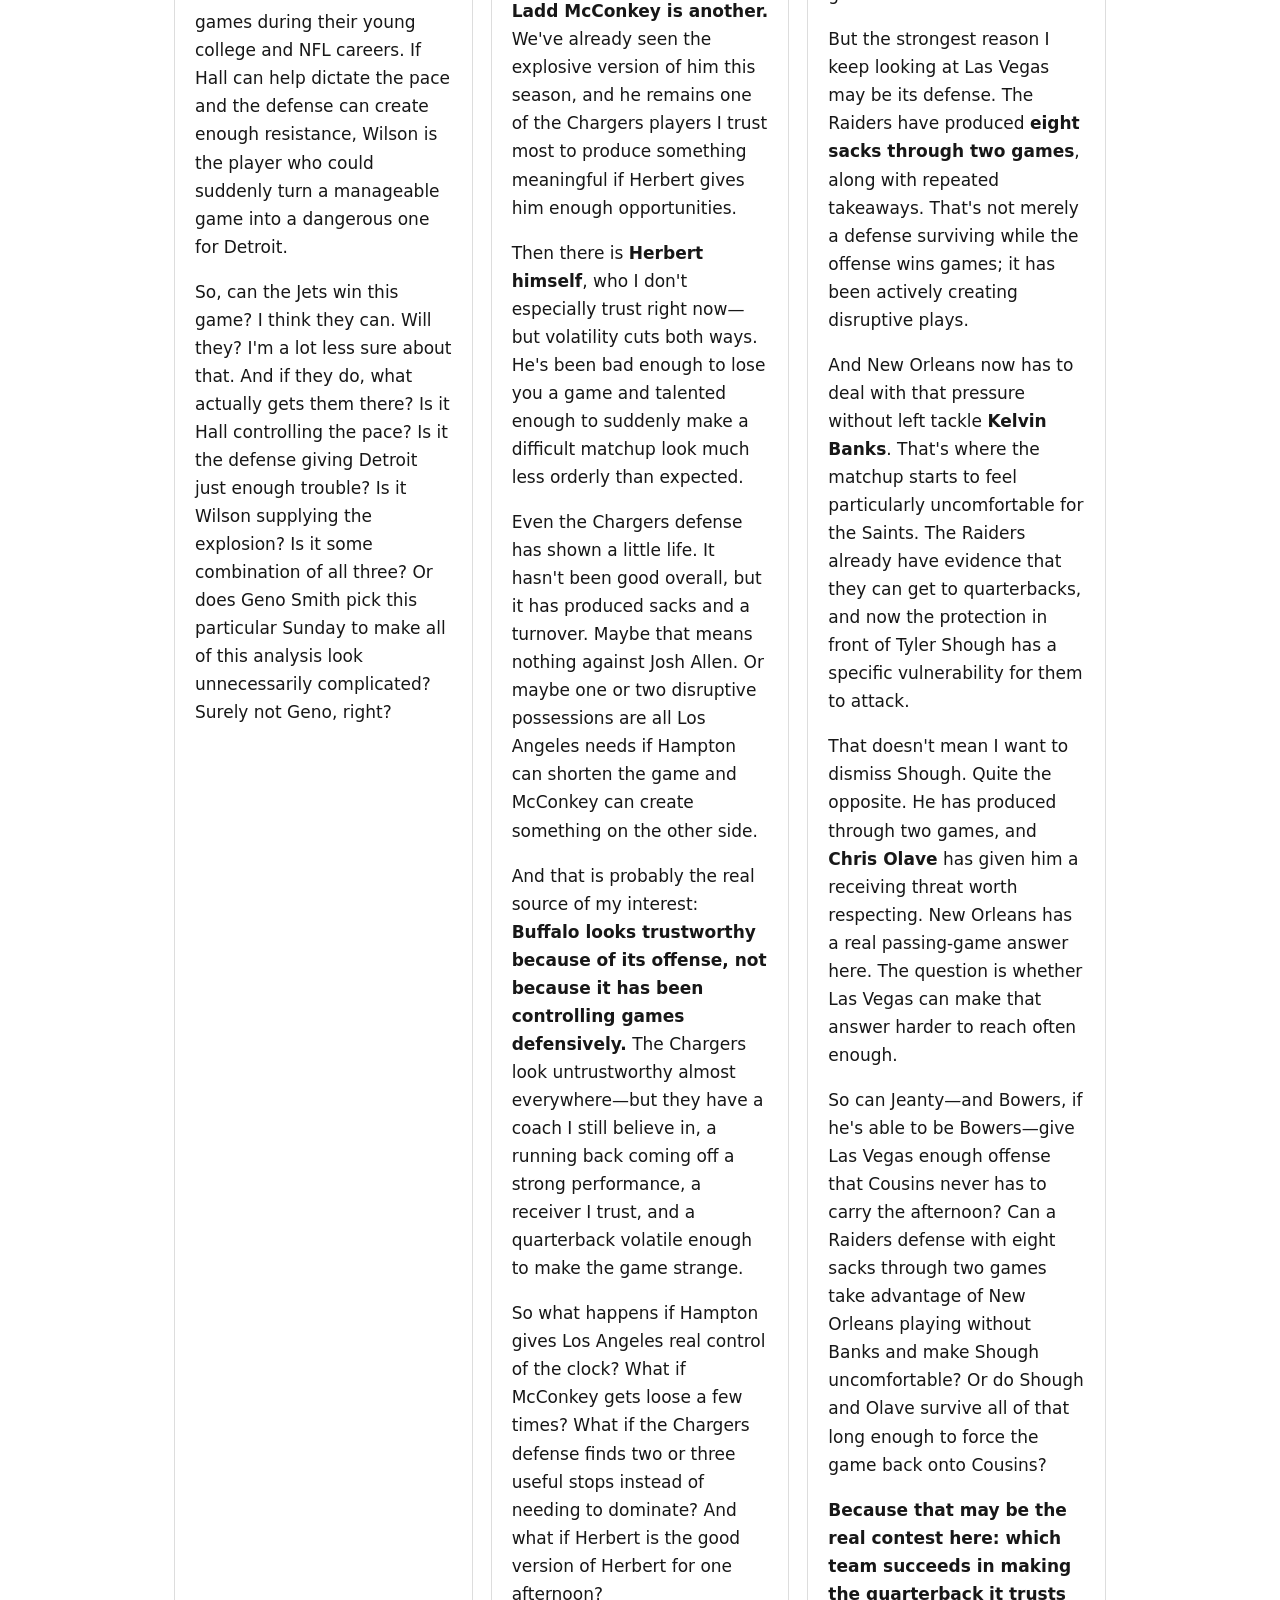
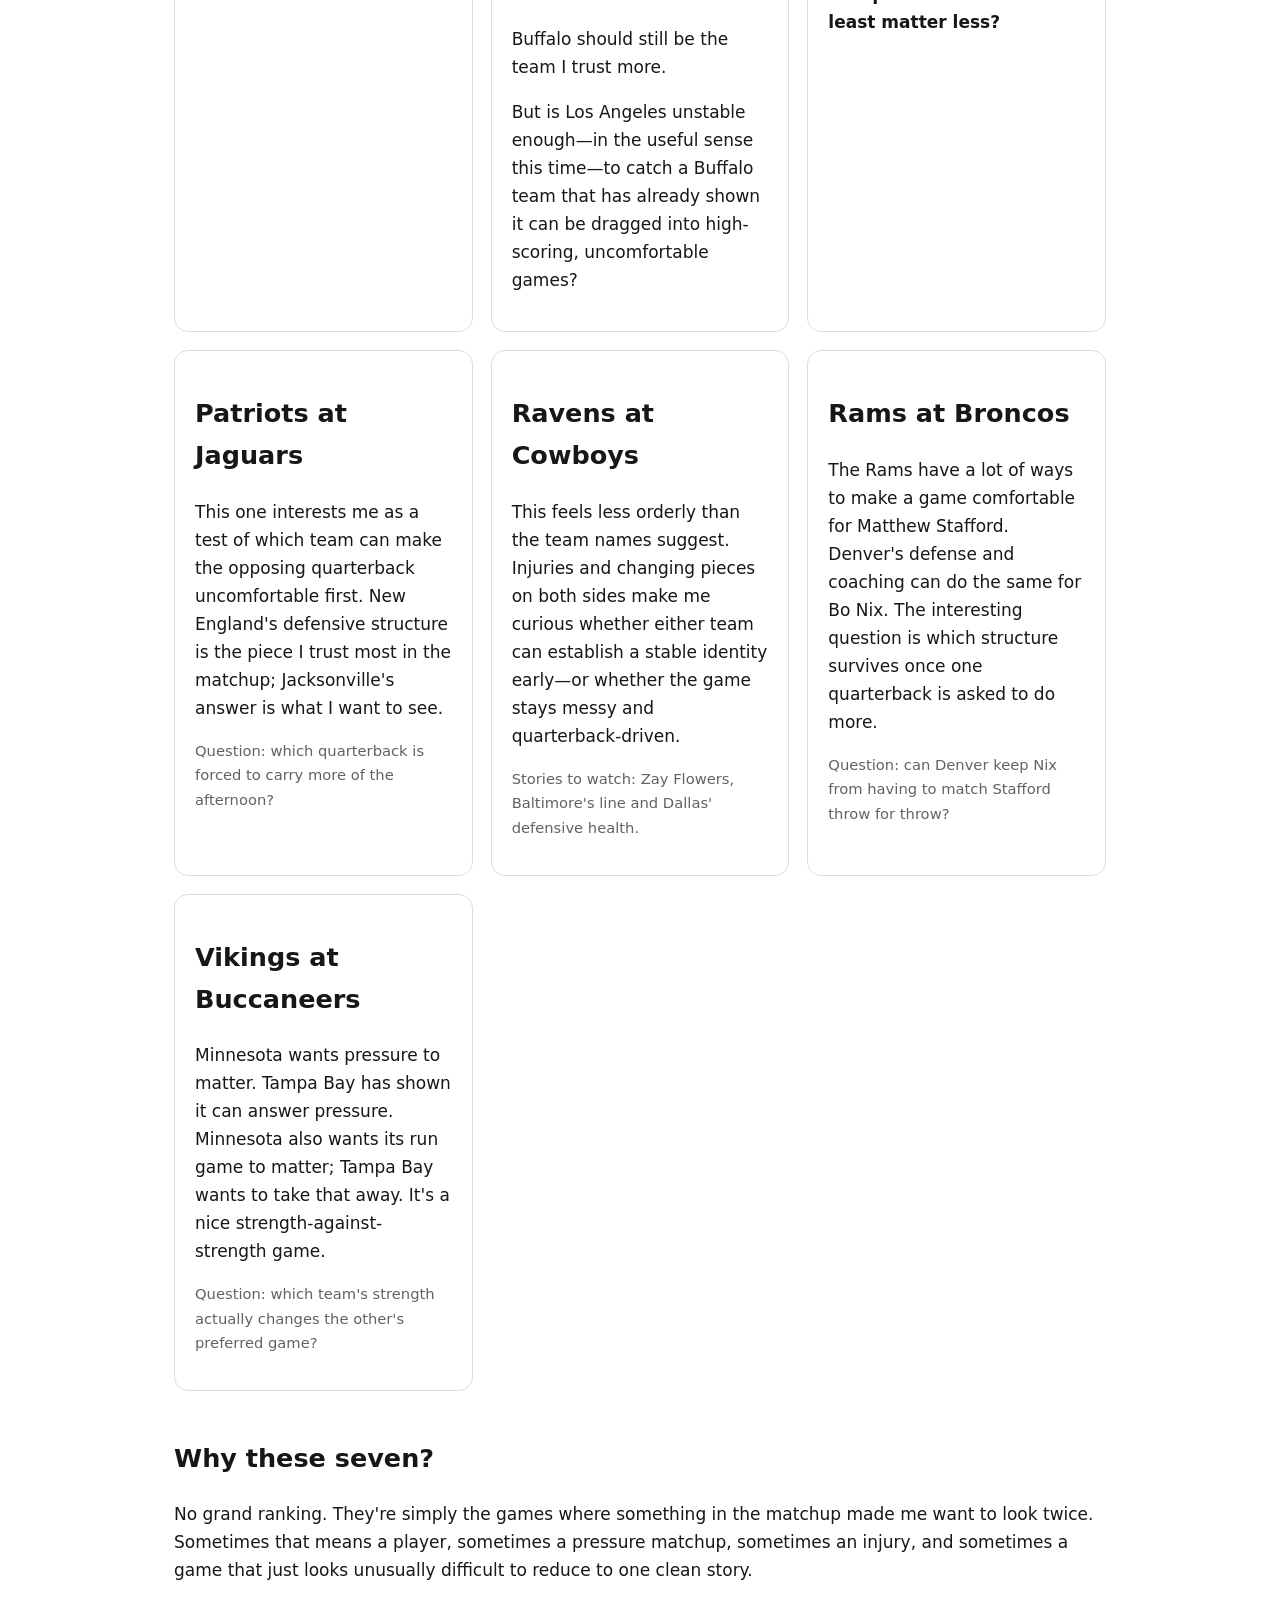
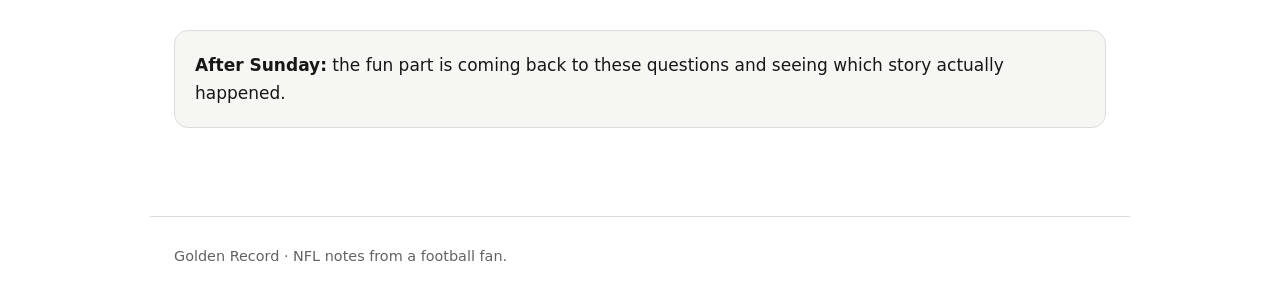
==== commit 4d436ea4: "Align navigation around Sport and Week 3" ====
--- a/nfl/index.html
+++ b/nfl/index.html
@@ -1,4 +1,4 @@
-<!doctype html><html lang="en"><head><meta charset="utf-8"><meta name="viewport" content="width=device-width,initial-scale=1"><title>NFL Notes — Golden Record</title><link rel="stylesheet" href="../assets/site.css"></head><body><header><nav><a href="../">Golden Record</a><a href="./">NFL</a><a href="../sensism/">Sensism</a><a href="../thanks/">Special Thanks</a></nav></header><main><div class="eyebrow">Football · Week 3</div><h1>NFL notes for the week.</h1><p class="lede">Seven games that gave me something interesting to think about—mostly questions about game shape, pressure, quarterback burden, injuries and the small matchups that can change a Sunday.</p><section class="grid">
+<!doctype html><html lang="en"><head><meta charset="utf-8"><meta name="viewport" content="width=device-width,initial-scale=1"><title>NFL Notes — Golden Record</title><link rel="stylesheet" href="../assets/site.css"></head><body><header><nav><a href="../">Golden Record</a><a href="../sport/">Sport</a><a href="./">NFL</a><a href="../sensism/">Sensism</a><a href="../thanks/">Special Thanks</a></nav></header><main><div class="eyebrow">Sport · NFL · Week 3</div><h1>NFL Week 3 notes.</h1><p class="lede">Week 3 games that gave me something interesting to think about—mostly questions about game shape, pressure, quarterback burden, injuries and the small matchups that can change a Sunday.</p><section class="grid">
 <div class="card"><h2>Jets at Lions</h2><p>Detroit looks built to score its way out of trouble. The Jets' best answer may be Breece Hall.</p><p>Hall gives New York a way to change the pace of the game without asking Geno Smith to win a shootout. If Hall can keep drives alive, eat clock, create first downs and force Detroit to spend more of the afternoon watching from the sideline, that limits how often the Lions get to lean on the part of their team we trust most—the offense.</p><p>New York's defense adds another layer. The Jets have already shown enough through two games to suggest they can make an opponent work. I don't trust that defense as much as I trust the Hall-centered game plan, but it gives New York another way to slow Detroit down and keep the game within reach.</p><p>And then there is Garrett Wilson. He doesn't necessarily help New York control the game in the same way Hall can, but he gives the Jets some explosive scoring ability of their own. We've seen both Hall and Wilson take over stretches of games during their young college and NFL careers. If Hall can help dictate the pace and the defense can create enough resistance, Wilson is the player who could suddenly turn a manageable game into a dangerous one for Detroit.</p><p>So, can the Jets win this game? I think they can. Will they? I'm a lot less sure about that. And if they do, what actually gets them there? Is it Hall controlling the pace? Is it the defense giving Detroit just enough trouble? Is it Wilson supplying the explosion? Is it some combination of all three? Or does Geno Smith pick this particular Sunday to make all of this analysis look unnecessarily complicated? Surely not Geno, right?</p></div>
 <div class="card"><h2>Chargers at Bills</h2><p>Buffalo has spent two weeks looking like a team that can simply score its way through problems. That's impressive, but it also makes me wonder what happens when the offense doesn't completely control the afternoon.</p><p>The Chargers have given us very little reason to trust them as a team so far. They're 0–2. Justin Herbert has been erratic. The defense hasn't looked especially convincing. If this were just a question of which team has played better football, Buffalo would be the easy answer.</p><p>But there are enough pieces in Los Angeles that I don't quite want to dismiss them.</p><p><strong>Omarion Hampton is one of them.</strong> His second game was much more substantial than his first: our internal scoring system gave him a 130.5 performance, driven by 94 rushing yards, a touchdown, useful receiving work and repeated first-down production. That's the kind of running-back game that can help keep an explosive opponent off the field and make the afternoon less comfortable for Buffalo.</p><p><strong>Ladd McConkey is another.</strong> We've already seen the explosive version of him this season, and he remains one of the Chargers players I trust most to produce something meaningful if Herbert gives him enough opportunities.</p><p>Then there is <strong>Herbert himself</strong>, who I don't especially trust right now—but volatility cuts both ways. He's been bad enough to lose you a game and talented enough to suddenly make a difficult matchup look much less orderly than expected.</p><p>Even the Chargers defense has shown a little life. It hasn't been good overall, but it has produced sacks and a turnover. Maybe that means nothing against Josh Allen. Or maybe one or two disruptive possessions are all Los Angeles needs if Hampton can shorten the game and McConkey can create something on the other side.</p><p>And that is probably the real source of my interest: <strong>Buffalo looks trustworthy because of its offense, not because it has been controlling games defensively.</strong> The Chargers look untrustworthy almost everywhere—but they have a coach I still believe in, a running back coming off a strong performance, a receiver I trust, and a quarterback volatile enough to make the game strange.</p><p>So what happens if Hampton gives Los Angeles real control of the clock? What if McConkey gets loose a few times? What if the Chargers defense finds two or three useful stops instead of needing to dominate? And what if Herbert is the good version of Herbert for one afternoon?</p><p>Buffalo should still be the team I trust more.</p><p>But is Los Angeles unstable enough—in the useful sense this time—to catch a Buffalo team that has already shown it can be dragged into high-scoring, uncomfortable games?</p></div>
 <div class="card"><h2>Raiders at Saints</h2><p><strong>Which team can make its quarterback matter less?</strong></p><p>That's the question that keeps pulling me back to this game, because Kirk Cousins is the part of Las Vegas I trust least. The interesting thing is that the Raiders may have enough elsewhere that they don't need him to carry very much.</p><p><strong>Ashton Jeanty gives them one route.</strong> He has already shown he can take on substantial work, create first downs and contribute as a receiver. If Las Vegas can let the running game establish the terms of the afternoon, Cousins gets to become a participant rather than the entire solution.</p><p><strong>Brock Bowers can be another part of that structure—if he's able to be Brock Bowers.</strong> His availability matters because a healthy, effective Bowers gives Cousins another reliable way to move the offense without asking the quarterback to manufacture everything himself. If Bowers is limited or unavailable, the Raiders' path gets narrower and Jeanty's importance grows.</p><p>But the strongest reason I keep looking at Las Vegas may be its defense. The Raiders have produced <strong>eight sacks through two games</strong>, along with repeated takeaways. That's not merely a defense surviving while the offense wins games; it has been actively creating disruptive plays.</p><p>And New Orleans now has to deal with that pressure without left tackle <strong>Kelvin Banks</strong>. That's where the matchup starts to feel particularly uncomfortable for the Saints. The Raiders already have evidence that they can get to quarterbacks, and now the protection in front of Tyler Shough has a specific vulnerability for them to attack.</p><p>That doesn't mean I want to dismiss Shough. Quite the opposite. He has produced through two games, and <strong>Chris Olave</strong> has given him a receiving threat worth respecting. New Orleans has a real passing-game answer here. The question is whether Las Vegas can make that answer harder to reach often enough.</p><p>So can Jeanty—and Bowers, if he's able to be Bowers—give Las Vegas enough offense that Cousins never has to carry the afternoon? Can a Raiders defense with eight sacks through two games take advantage of New Orleans playing without Banks and make Shough uncomfortable? Or do Shough and Olave survive all of that long enough to force the game back onto Cousins?</p><p><strong>Because that may be the real contest here: which team succeeds in making the quarterback it trusts least matter less?</strong></p></div>
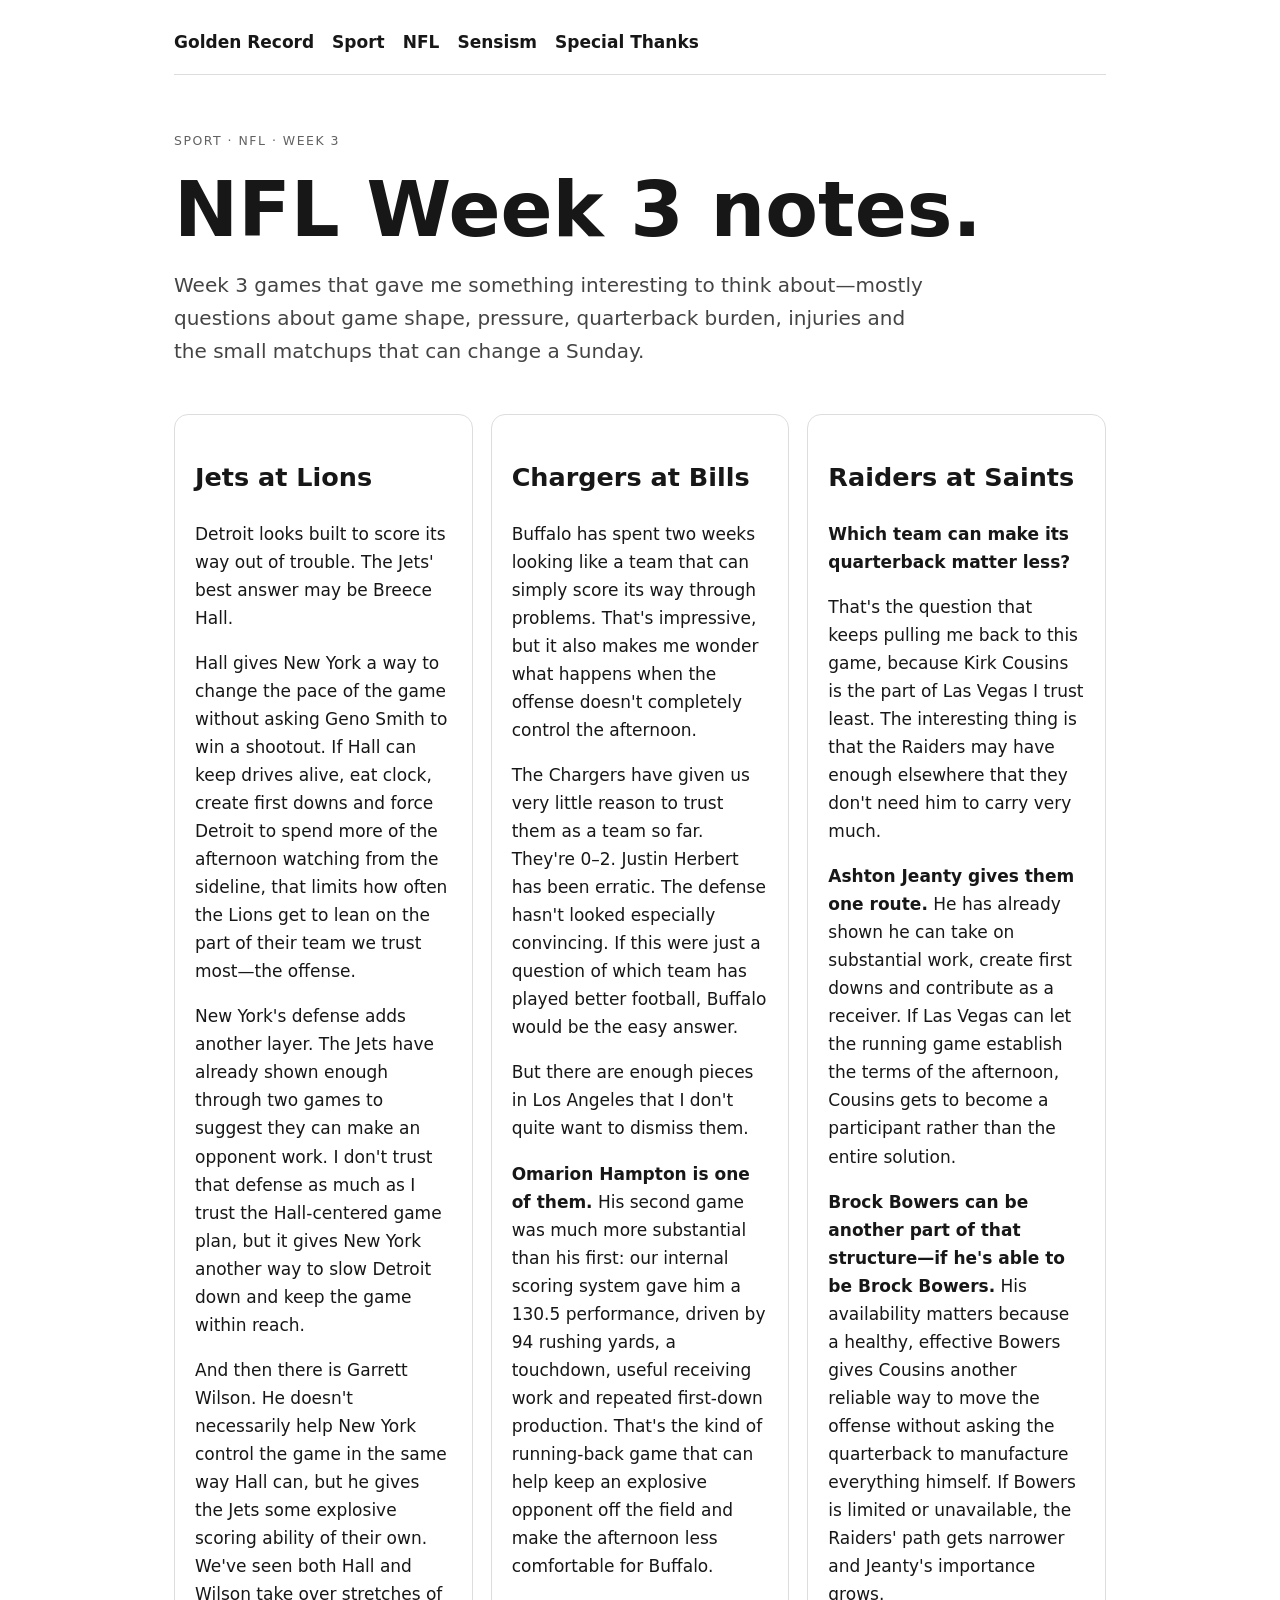
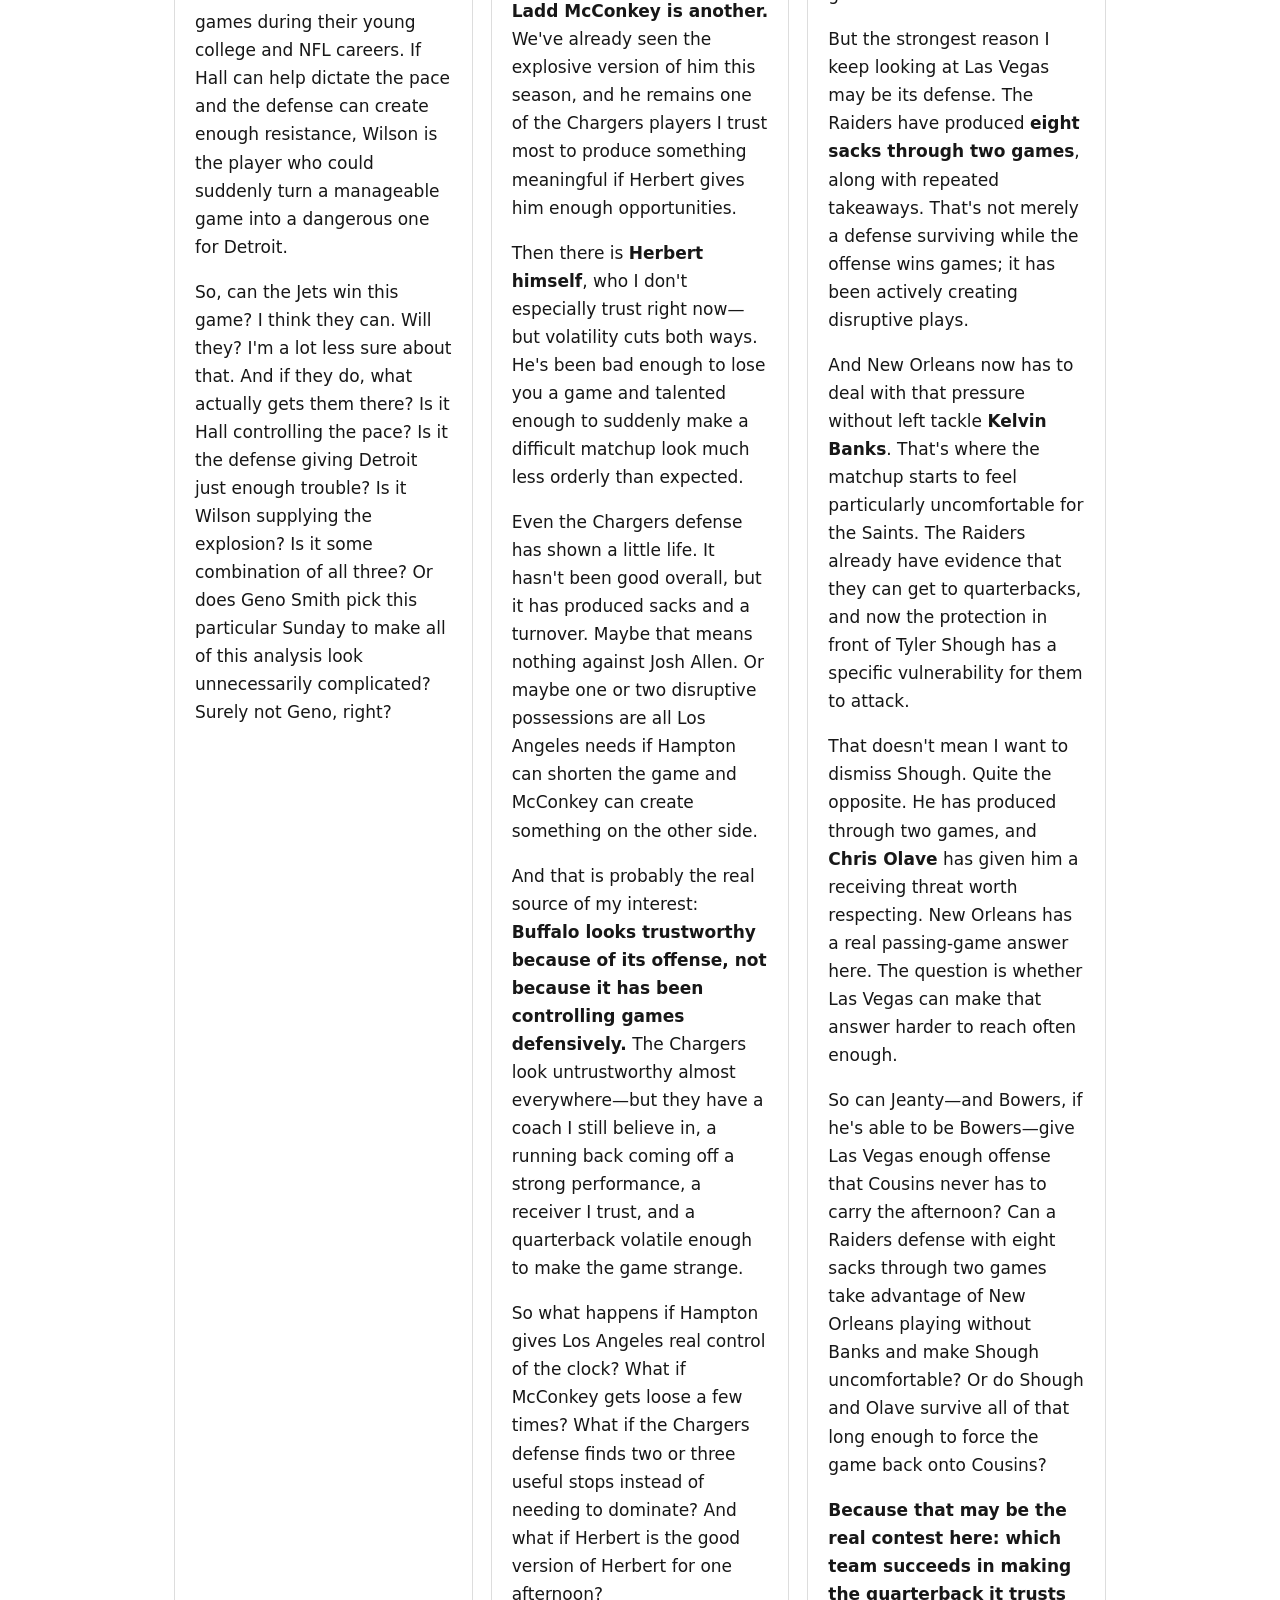
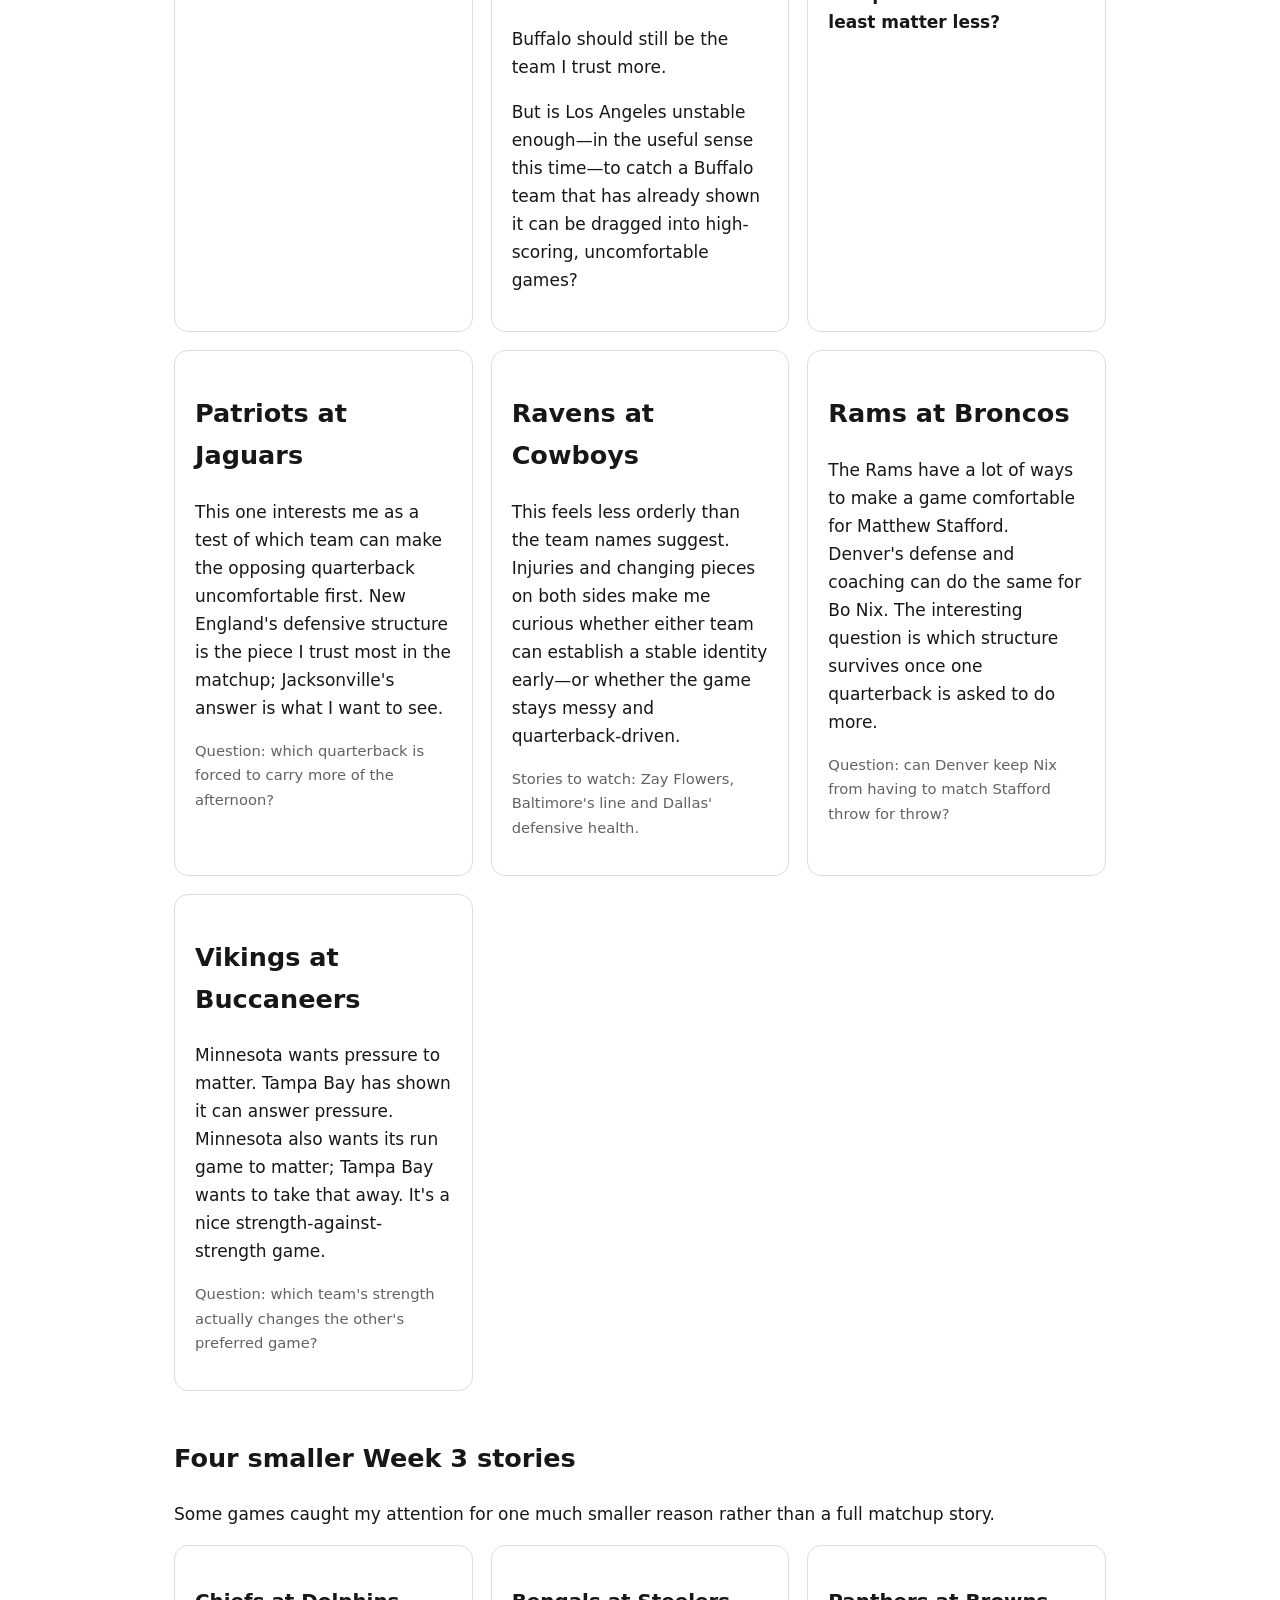
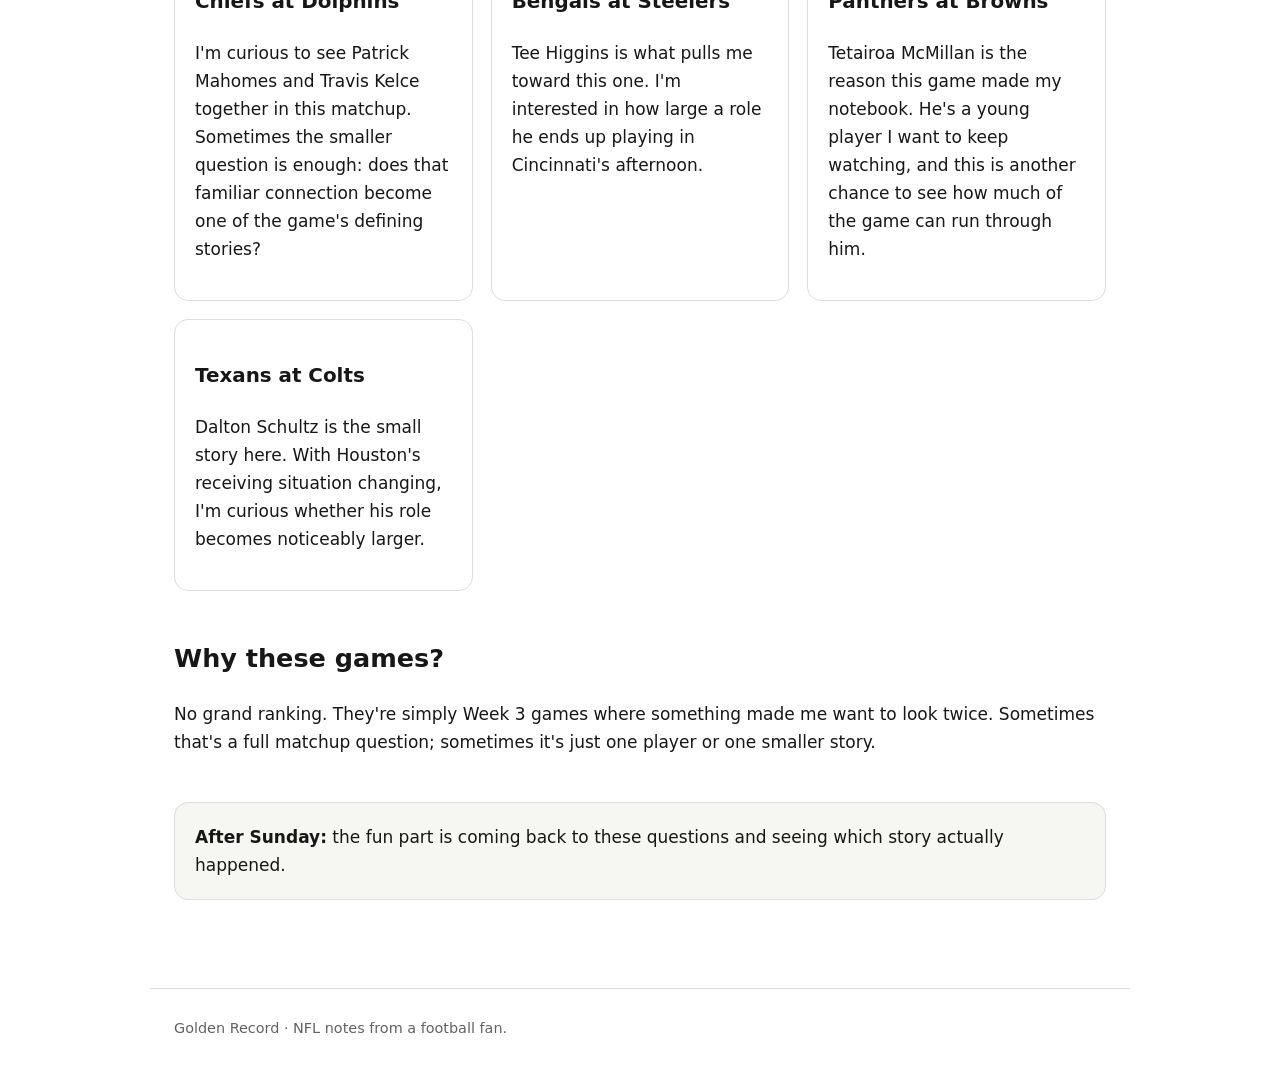
==== commit f87efb46: "Add four smaller Week 3 stories" ====
--- a/nfl/index.html
+++ b/nfl/index.html
@@ -6,4 +6,4 @@
 <div class="card"><h2>Ravens at Cowboys</h2><p>This feels less orderly than the team names suggest. Injuries and changing pieces on both sides make me curious whether either team can establish a stable identity early—or whether the game stays messy and quarterback-driven.</p><p class="muted">Stories to watch: Zay Flowers, Baltimore's line and Dallas' defensive health.</p></div>
 <div class="card"><h2>Rams at Broncos</h2><p>The Rams have a lot of ways to make a game comfortable for Matthew Stafford. Denver's defense and coaching can do the same for Bo Nix. The interesting question is which structure survives once one quarterback is asked to do more.</p><p class="muted">Question: can Denver keep Nix from having to match Stafford throw for throw?</p></div>
 <div class="card"><h2>Vikings at Buccaneers</h2><p>Minnesota wants pressure to matter. Tampa Bay has shown it can answer pressure. Minnesota also wants its run game to matter; Tampa Bay wants to take that away. It's a nice strength-against-strength game.</p><p class="muted">Question: which team's strength actually changes the other's preferred game?</p></div>
-</section><section><h2>Why these seven?</h2><p>No grand ranking. They're simply the games where something in the matchup made me want to look twice. Sometimes that means a player, sometimes a pressure matchup, sometimes an injury, and sometimes a game that just looks unusually difficult to reduce to one clean story.</p></section><div class="note"><strong>After Sunday:</strong> the fun part is coming back to these questions and seeing which story actually happened.</div></main><footer>Golden Record · NFL notes from a football fan.</footer></body></html>+</section><section><h2>Four smaller Week 3 stories</h2><p>Some games caught my attention for one much smaller reason rather than a full matchup story.</p><div class="grid"><div class="card"><h3>Chiefs at Dolphins</h3><p>I'm curious to see Patrick Mahomes and Travis Kelce together in this matchup. Sometimes the smaller question is enough: does that familiar connection become one of the game's defining stories?</p></div><div class="card"><h3>Bengals at Steelers</h3><p>Tee Higgins is what pulls me toward this one. I'm interested in how large a role he ends up playing in Cincinnati's afternoon.</p></div><div class="card"><h3>Panthers at Browns</h3><p>Tetairoa McMillan is the reason this game made my notebook. He's a young player I want to keep watching, and this is another chance to see how much of the game can run through him.</p></div><div class="card"><h3>Texans at Colts</h3><p>Dalton Schultz is the small story here. With Houston's receiving situation changing, I'm curious whether his role becomes noticeably larger.</p></div></div></section><section><h2>Why these games?</h2><p>No grand ranking. They're simply Week 3 games where something made me want to look twice. Sometimes that's a full matchup question; sometimes it's just one player or one smaller story.</p></section><div class="note"><strong>After Sunday:</strong> the fun part is coming back to these questions and seeing which story actually happened.</div></main><footer>Golden Record · NFL notes from a football fan.</footer></body></html>
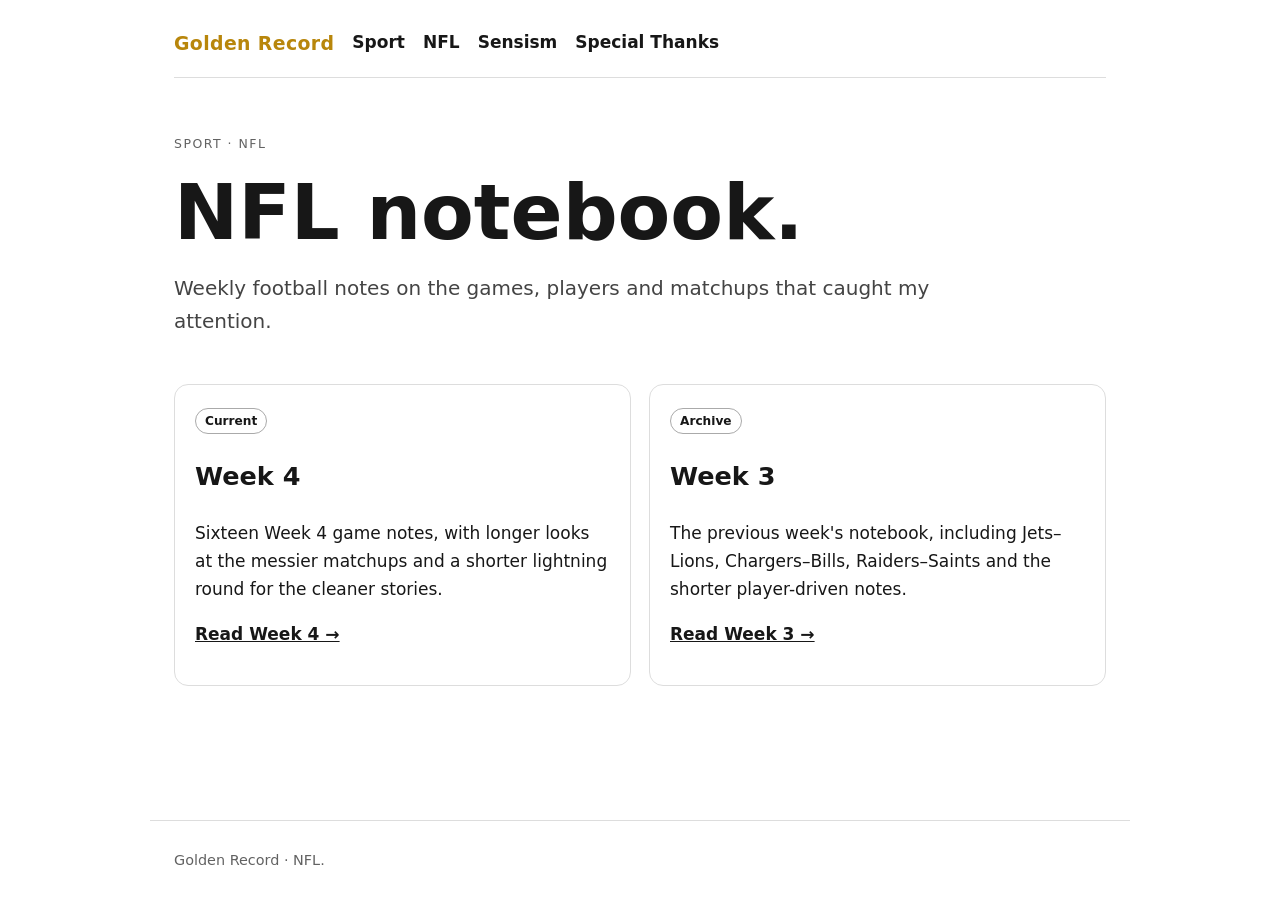
==== commit 3602aec2: "Turn NFL page into weekly notebook index" ====
--- a/nfl/index.html
+++ b/nfl/index.html
@@ -1,9 +1 @@
-<!doctype html><html lang="en"><head><meta charset="utf-8"><meta name="viewport" content="width=device-width,initial-scale=1"><title>NFL Notes — Golden Record</title><link rel="stylesheet" href="../assets/site.css"></head><body><header><nav><a href="../">Golden Record</a><a href="../sport/">Sport</a><a href="./">NFL</a><a href="../sensism/">Sensism</a><a href="../thanks/">Special Thanks</a></nav></header><main><div class="eyebrow">Sport · NFL · Week 3</div><h1>NFL Week 3 notes.</h1><p class="lede">Week 3 games that gave me something interesting to think about—mostly questions about game shape, pressure, quarterback burden, injuries and the small matchups that can change a Sunday.</p><section class="grid">
-<div class="card"><h2>Jets at Lions</h2><p>Detroit looks built to score its way out of trouble. The Jets' best answer may be Breece Hall.</p><p>Hall gives New York a way to change the pace of the game without asking Geno Smith to win a shootout. If Hall can keep drives alive, eat clock, create first downs and force Detroit to spend more of the afternoon watching from the sideline, that limits how often the Lions get to lean on the part of their team we trust most—the offense.</p><p>New York's defense adds another layer. The Jets have already shown enough through two games to suggest they can make an opponent work. I don't trust that defense as much as I trust the Hall-centered game plan, but it gives New York another way to slow Detroit down and keep the game within reach.</p><p>And then there is Garrett Wilson. He doesn't necessarily help New York control the game in the same way Hall can, but he gives the Jets some explosive scoring ability of their own. We've seen both Hall and Wilson take over stretches of games during their young college and NFL careers. If Hall can help dictate the pace and the defense can create enough resistance, Wilson is the player who could suddenly turn a manageable game into a dangerous one for Detroit.</p><p>So, can the Jets win this game? I think they can. Will they? I'm a lot less sure about that. And if they do, what actually gets them there? Is it Hall controlling the pace? Is it the defense giving Detroit just enough trouble? Is it Wilson supplying the explosion? Is it some combination of all three? Or does Geno Smith pick this particular Sunday to make all of this analysis look unnecessarily complicated? Surely not Geno, right?</p></div>
-<div class="card"><h2>Chargers at Bills</h2><p>Buffalo has spent two weeks looking like a team that can simply score its way through problems. That's impressive, but it also makes me wonder what happens when the offense doesn't completely control the afternoon.</p><p>The Chargers have given us very little reason to trust them as a team so far. They're 0–2. Justin Herbert has been erratic. The defense hasn't looked especially convincing. If this were just a question of which team has played better football, Buffalo would be the easy answer.</p><p>But there are enough pieces in Los Angeles that I don't quite want to dismiss them.</p><p><strong>Omarion Hampton is one of them.</strong> His second game was much more substantial than his first: our internal scoring system gave him a 130.5 performance, driven by 94 rushing yards, a touchdown, useful receiving work and repeated first-down production. That's the kind of running-back game that can help keep an explosive opponent off the field and make the afternoon less comfortable for Buffalo.</p><p><strong>Ladd McConkey is another.</strong> We've already seen the explosive version of him this season, and he remains one of the Chargers players I trust most to produce something meaningful if Herbert gives him enough opportunities.</p><p>Then there is <strong>Herbert himself</strong>, who I don't especially trust right now—but volatility cuts both ways. He's been bad enough to lose you a game and talented enough to suddenly make a difficult matchup look much less orderly than expected.</p><p>Even the Chargers defense has shown a little life. It hasn't been good overall, but it has produced sacks and a turnover. Maybe that means nothing against Josh Allen. Or maybe one or two disruptive possessions are all Los Angeles needs if Hampton can shorten the game and McConkey can create something on the other side.</p><p>And that is probably the real source of my interest: <strong>Buffalo looks trustworthy because of its offense, not because it has been controlling games defensively.</strong> The Chargers look untrustworthy almost everywhere—but they have a coach I still believe in, a running back coming off a strong performance, a receiver I trust, and a quarterback volatile enough to make the game strange.</p><p>So what happens if Hampton gives Los Angeles real control of the clock? What if McConkey gets loose a few times? What if the Chargers defense finds two or three useful stops instead of needing to dominate? And what if Herbert is the good version of Herbert for one afternoon?</p><p>Buffalo should still be the team I trust more.</p><p>But is Los Angeles unstable enough—in the useful sense this time—to catch a Buffalo team that has already shown it can be dragged into high-scoring, uncomfortable games?</p></div>
-<div class="card"><h2>Raiders at Saints</h2><p><strong>Which team can make its quarterback matter less?</strong></p><p>That's the question that keeps pulling me back to this game, because Kirk Cousins is the part of Las Vegas I trust least. The interesting thing is that the Raiders may have enough elsewhere that they don't need him to carry very much.</p><p><strong>Ashton Jeanty gives them one route.</strong> He has already shown he can take on substantial work, create first downs and contribute as a receiver. If Las Vegas can let the running game establish the terms of the afternoon, Cousins gets to become a participant rather than the entire solution.</p><p><strong>Brock Bowers can be another part of that structure—if he's able to be Brock Bowers.</strong> His availability matters because a healthy, effective Bowers gives Cousins another reliable way to move the offense without asking the quarterback to manufacture everything himself. If Bowers is limited or unavailable, the Raiders' path gets narrower and Jeanty's importance grows.</p><p>But the strongest reason I keep looking at Las Vegas may be its defense. The Raiders have produced <strong>eight sacks through two games</strong>, along with repeated takeaways. That's not merely a defense surviving while the offense wins games; it has been actively creating disruptive plays.</p><p>And New Orleans now has to deal with that pressure without left tackle <strong>Kelvin Banks</strong>. That's where the matchup starts to feel particularly uncomfortable for the Saints. The Raiders already have evidence that they can get to quarterbacks, and now the protection in front of Tyler Shough has a specific vulnerability for them to attack.</p><p>That doesn't mean I want to dismiss Shough. Quite the opposite. He has produced through two games, and <strong>Chris Olave</strong> has given him a receiving threat worth respecting. New Orleans has a real passing-game answer here. The question is whether Las Vegas can make that answer harder to reach often enough.</p><p>So can Jeanty—and Bowers, if he's able to be Bowers—give Las Vegas enough offense that Cousins never has to carry the afternoon? Can a Raiders defense with eight sacks through two games take advantage of New Orleans playing without Banks and make Shough uncomfortable? Or do Shough and Olave survive all of that long enough to force the game back onto Cousins?</p><p><strong>Because that may be the real contest here: which team succeeds in making the quarterback it trusts least matter less?</strong></p></div>
-<div class="card"><h2>Patriots at Jaguars</h2><p>This one interests me as a test of which team can make the opposing quarterback uncomfortable first. New England's defensive structure is the piece I trust most in the matchup; Jacksonville's answer is what I want to see.</p><p class="muted">Question: which quarterback is forced to carry more of the afternoon?</p></div>
-<div class="card"><h2>Ravens at Cowboys</h2><p>This feels less orderly than the team names suggest. Injuries and changing pieces on both sides make me curious whether either team can establish a stable identity early—or whether the game stays messy and quarterback-driven.</p><p class="muted">Stories to watch: Zay Flowers, Baltimore's line and Dallas' defensive health.</p></div>
-<div class="card"><h2>Rams at Broncos</h2><p>The Rams have a lot of ways to make a game comfortable for Matthew Stafford. Denver's defense and coaching can do the same for Bo Nix. The interesting question is which structure survives once one quarterback is asked to do more.</p><p class="muted">Question: can Denver keep Nix from having to match Stafford throw for throw?</p></div>
-<div class="card"><h2>Vikings at Buccaneers</h2><p>Minnesota wants pressure to matter. Tampa Bay has shown it can answer pressure. Minnesota also wants its run game to matter; Tampa Bay wants to take that away. It's a nice strength-against-strength game.</p><p class="muted">Question: which team's strength actually changes the other's preferred game?</p></div>
-</section><section><h2>Four smaller Week 3 stories</h2><p>Some games caught my attention for one much smaller reason rather than a full matchup story.</p><div class="grid"><div class="card"><h3>Chiefs at Dolphins</h3><p>I'm curious to see Patrick Mahomes and Travis Kelce together in this matchup. Sometimes the smaller question is enough: does that familiar connection become one of the game's defining stories?</p></div><div class="card"><h3>Bengals at Steelers</h3><p>Tee Higgins is what pulls me toward this one. I'm interested in how large a role he ends up playing in Cincinnati's afternoon.</p></div><div class="card"><h3>Panthers at Browns</h3><p>Tetairoa McMillan is the reason this game made my notebook. He's a young player I want to keep watching, and this is another chance to see how much of the game can run through him.</p></div><div class="card"><h3>Texans at Colts</h3><p>Dalton Schultz is the small story here. With Houston's receiving situation changing, I'm curious whether his role becomes noticeably larger.</p></div></div></section><section><h2>Why these games?</h2><p>No grand ranking. They're simply Week 3 games where something made me want to look twice. Sometimes that's a full matchup question; sometimes it's just one player or one smaller story.</p></section><div class="note"><strong>After Sunday:</strong> the fun part is coming back to these questions and seeing which story actually happened.</div></main><footer>Golden Record · NFL notes from a football fan.</footer></body></html>+<!doctype html><html lang="en"><head><meta charset="utf-8"><meta name="viewport" content="width=device-width,initial-scale=1"><title>NFL — Golden Record</title><link rel="stylesheet" href="../assets/site.css"></head><body><header><nav><a href="../">Golden Record</a><a href="../sport/">Sport</a><a href="./">NFL</a><a href="../sensism/">Sensism</a><a href="../thanks/">Special Thanks</a></nav></header><main><div class="eyebrow">Sport · NFL</div><h1>NFL notebook.</h1><p class="lede">Weekly football notes on the games, players and matchups that caught my attention.</p><section class="grid"><div class="card"><span class="tag">Current</span><h2>Week 4</h2><p>Sixteen Week 4 game notes, with longer looks at the messier matchups and a shorter lightning round for the cleaner stories.</p><p><a href="week4/"><strong>Read Week 4 →</strong></a></p></div><div class="card"><span class="tag">Archive</span><h2>Week 3</h2><p>The previous week's notebook, including Jets–Lions, Chargers–Bills, Raiders–Saints and the shorter player-driven notes.</p><p><a href="week3/"><strong>Read Week 3 →</strong></a></p></div></section></main><footer>Golden Record · NFL.</footer></body></html>
--- a/assets/site.css
+++ b/assets/site.css
@@ -1 +1 @@
-:root{--ink:#171717;--muted:#626262;--line:#ddd;--paper:#fff;--soft:#f6f6f3}*{box-sizing:border-box}body{margin:0;background:var(--paper);color:var(--ink);font:17px/1.65 system-ui,-apple-system,BlinkMacSystemFont,"Segoe UI",sans-serif}main,header,footer{max-width:980px;margin:auto;padding:28px 24px}nav{display:flex;gap:18px;flex-wrap:wrap;border-bottom:1px solid var(--line);padding-bottom:18px}nav a{color:var(--ink);text-decoration:none;font-weight:650}.eyebrow{text-transform:uppercase;letter-spacing:.12em;font-size:.78rem;color:var(--muted)}h1{font-size:clamp(2.4rem,7vw,4.8rem);line-height:1.02;margin:.25em 0}.lede{font-size:1.25rem;max-width:760px;color:#444}.grid{display:grid;grid-template-columns:repeat(auto-fit,minmax(260px,1fr));gap:18px}.card,.note{border:1px solid var(--line);border-radius:14px;padding:20px}.note{background:var(--soft)}.tag{display:inline-block;border:1px solid #aaa;border-radius:999px;padding:2px 9px;font-size:.76rem;font-weight:700}.bones{font-size:1.22rem;line-height:1.8}.muted{color:var(--muted);font-size:.92rem}a{color:inherit}section{margin:46px 0}footer{border-top:1px solid var(--line);color:var(--muted);font-size:.9rem;margin-top:60px}+:root{--ink:#171717;--muted:#626262;--line:#ddd;--paper:#fff;--soft:#f6f6f3}*{box-sizing:border-box}body{margin:0;background:var(--paper);color:var(--ink);font:17px/1.65 system-ui,-apple-system,BlinkMacSystemFont,"Segoe UI",sans-serif}main,header,footer{max-width:980px;margin:auto;padding:28px 24px}nav{display:flex;gap:18px;flex-wrap:wrap;border-bottom:1px solid var(--line);padding-bottom:18px}nav a{color:var(--ink);text-decoration:none;font-weight:650}.eyebrow{text-transform:uppercase;letter-spacing:.12em;font-size:.78rem;color:var(--muted)}h1{font-size:clamp(2.4rem,7vw,4.8rem);line-height:1.02;margin:.25em 0}.lede{font-size:1.25rem;max-width:760px;color:#444}.grid{display:grid;grid-template-columns:repeat(auto-fit,minmax(260px,1fr));gap:18px}.card,.note{border:1px solid var(--line);border-radius:14px;padding:20px}.note{background:var(--soft)}.tag{display:inline-block;border:1px solid #aaa;border-radius:999px;padding:2px 9px;font-size:.76rem;font-weight:700}.bones{font-size:1.22rem;line-height:1.8}.muted{color:var(--muted);font-size:.92rem}a{color:inherit}section{margin:46px 0}footer{border-top:1px solid var(--line);color:var(--muted);font-size:.9rem;margin-top:60px}nav a:first-child{color:#b8860b;font-size:1.18rem;font-weight:800;letter-spacing:.02em;align-self:center}
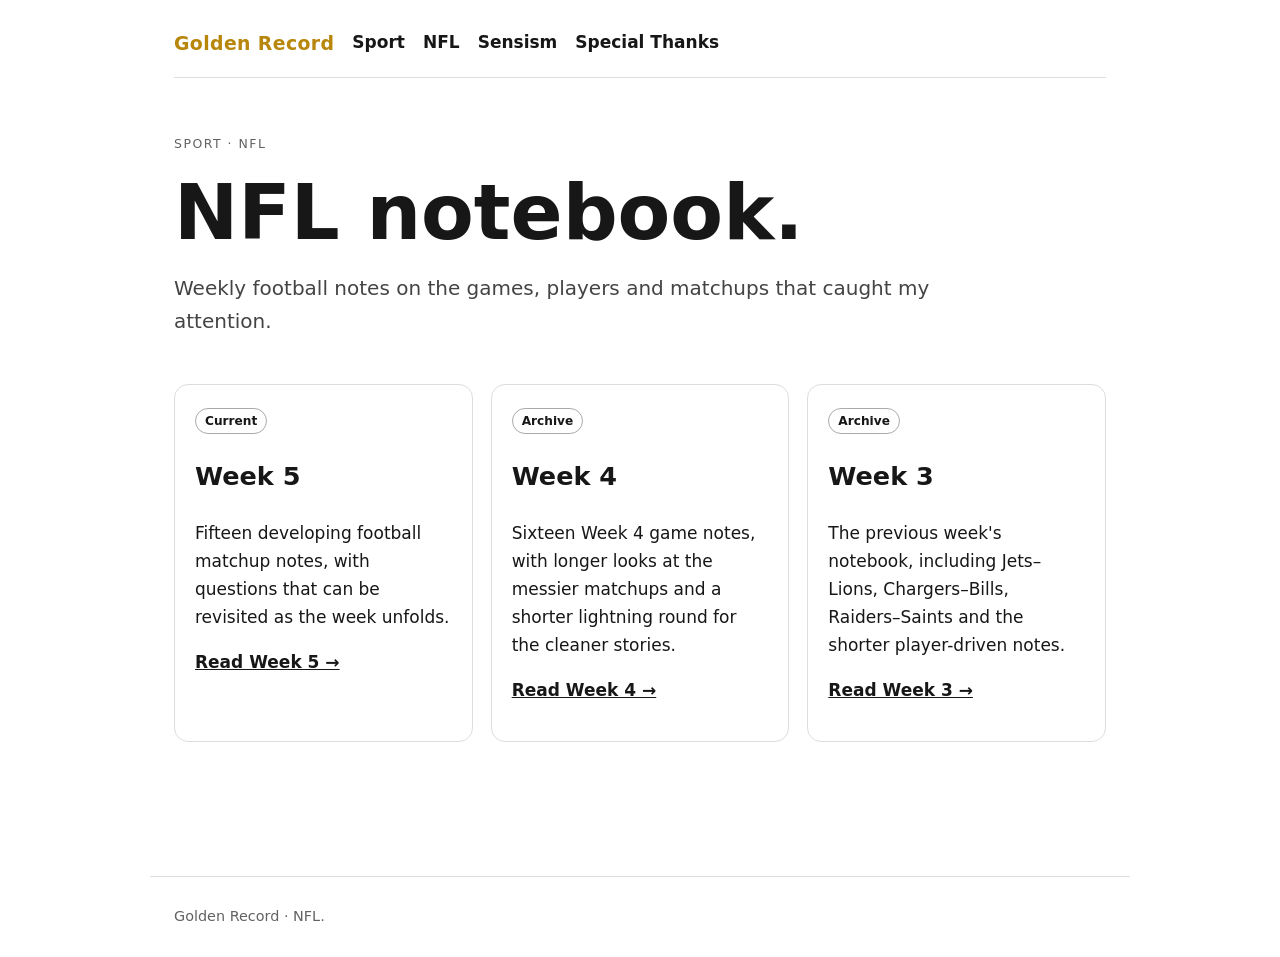
==== commit 4a3f2625: "Feature Week 5 in NFL notebook" ====
--- a/nfl/index.html
+++ b/nfl/index.html
@@ -1 +1 @@
-<!doctype html><html lang="en"><head><meta charset="utf-8"><meta name="viewport" content="width=device-width,initial-scale=1"><title>NFL — Golden Record</title><link rel="stylesheet" href="../assets/site.css"></head><body><header><nav><a href="../">Golden Record</a><a href="../sport/">Sport</a><a href="./">NFL</a><a href="../sensism/">Sensism</a><a href="../thanks/">Special Thanks</a></nav></header><main><div class="eyebrow">Sport · NFL</div><h1>NFL notebook.</h1><p class="lede">Weekly football notes on the games, players and matchups that caught my attention.</p><section class="grid"><div class="card"><span class="tag">Current</span><h2>Week 4</h2><p>Sixteen Week 4 game notes, with longer looks at the messier matchups and a shorter lightning round for the cleaner stories.</p><p><a href="week4/"><strong>Read Week 4 →</strong></a></p></div><div class="card"><span class="tag">Archive</span><h2>Week 3</h2><p>The previous week's notebook, including Jets–Lions, Chargers–Bills, Raiders–Saints and the shorter player-driven notes.</p><p><a href="week3/"><strong>Read Week 3 →</strong></a></p></div></section></main><footer>Golden Record · NFL.</footer></body></html>+<!doctype html><html lang="en"><head><meta charset="utf-8"><meta name="viewport" content="width=device-width,initial-scale=1"><title>NFL — Golden Record</title><link rel="stylesheet" href="../assets/site.css"></head><body><header><nav><a href="../">Golden Record</a><a href="../sport/">Sport</a><a href="./">NFL</a><a href="../sensism/">Sensism</a><a href="../thanks/">Special Thanks</a></nav></header><main><div class="eyebrow">Sport · NFL</div><h1>NFL notebook.</h1><p class="lede">Weekly football notes on the games, players and matchups that caught my attention.</p><section class="grid"><div class="card"><span class="tag">Current</span><h2>Week 5</h2><p>Fifteen developing football matchup notes, with questions that can be revisited as the week unfolds.</p><p><a href="week5/"><strong>Read Week 5 →</strong></a></p></div><div class="card"><span class="tag">Archive</span><h2>Week 4</h2><p>Sixteen Week 4 game notes, with longer looks at the messier matchups and a shorter lightning round for the cleaner stories.</p><p><a href="week4/"><strong>Read Week 4 →</strong></a></p></div><div class="card"><span class="tag">Archive</span><h2>Week 3</h2><p>The previous week's notebook, including Jets–Lions, Chargers–Bills, Raiders–Saints and the shorter player-driven notes.</p><p><a href="week3/"><strong>Read Week 3 →</strong></a></p></div></section></main><footer>Golden Record · NFL.</footer></body></html>
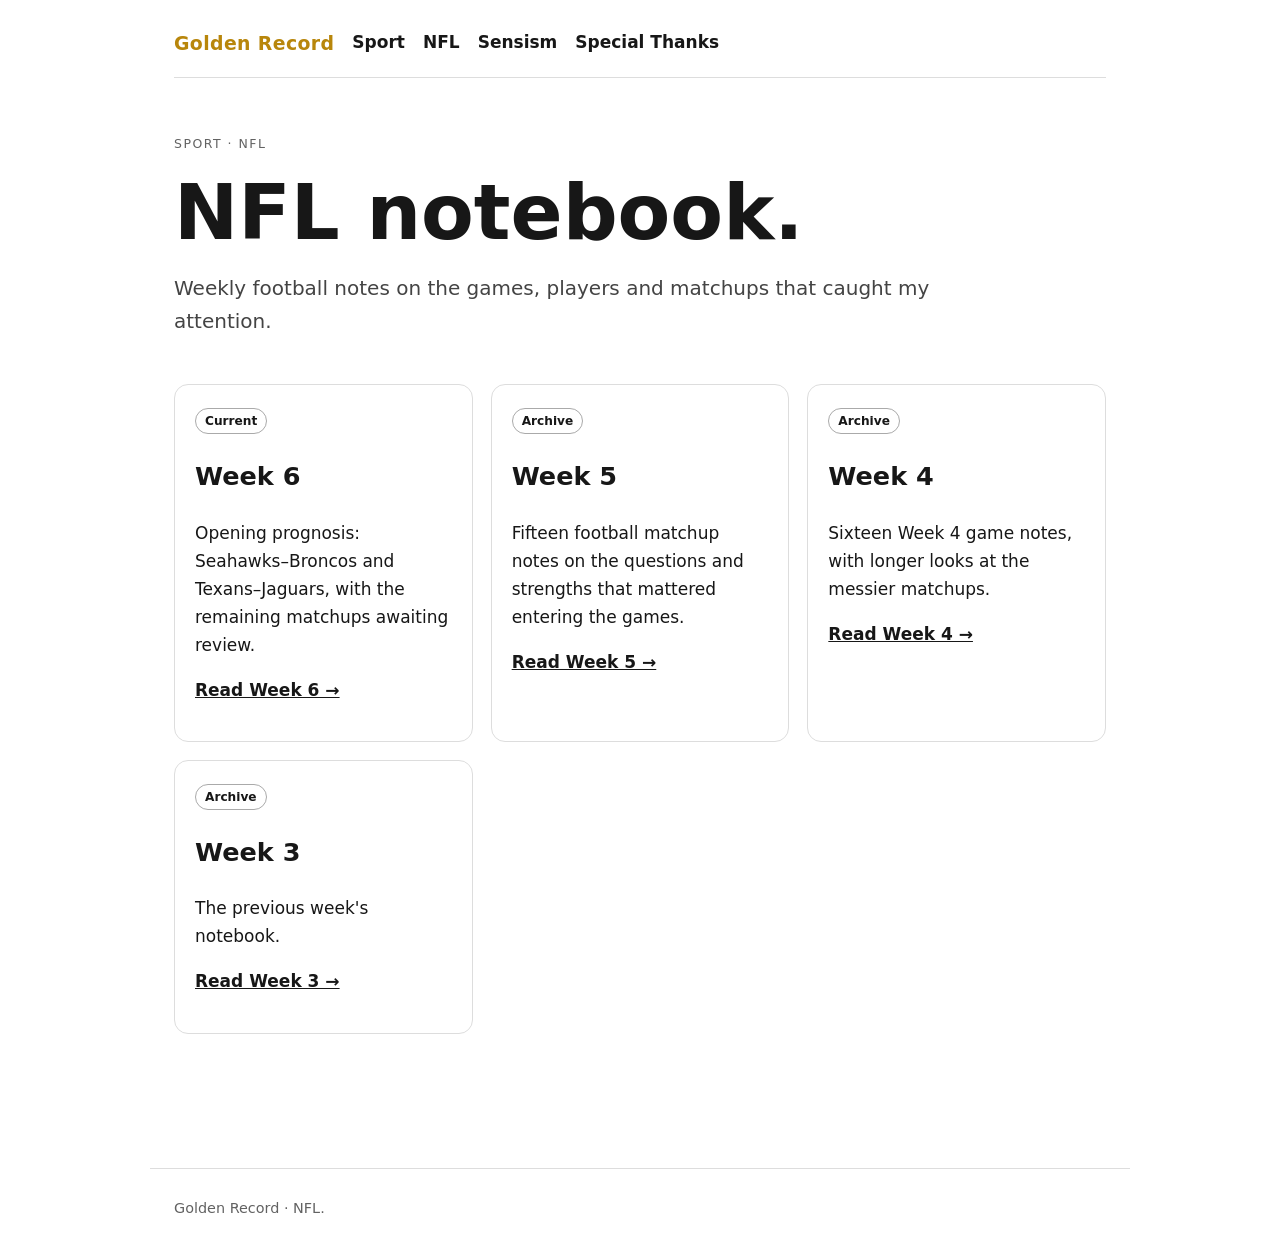
==== commit 6ae74add: "Feature Week 6 NFL notebook on nfl/index.html" ====
--- a/nfl/index.html
+++ b/nfl/index.html
@@ -1 +1 @@
-<!doctype html><html lang="en"><head><meta charset="utf-8"><meta name="viewport" content="width=device-width,initial-scale=1"><title>NFL — Golden Record</title><link rel="stylesheet" href="../assets/site.css"></head><body><header><nav><a href="../">Golden Record</a><a href="../sport/">Sport</a><a href="./">NFL</a><a href="../sensism/">Sensism</a><a href="../thanks/">Special Thanks</a></nav></header><main><div class="eyebrow">Sport · NFL</div><h1>NFL notebook.</h1><p class="lede">Weekly football notes on the games, players and matchups that caught my attention.</p><section class="grid"><div class="card"><span class="tag">Current</span><h2>Week 5</h2><p>Fifteen developing football matchup notes, with questions that can be revisited as the week unfolds.</p><p><a href="week5/"><strong>Read Week 5 →</strong></a></p></div><div class="card"><span class="tag">Archive</span><h2>Week 4</h2><p>Sixteen Week 4 game notes, with longer looks at the messier matchups and a shorter lightning round for the cleaner stories.</p><p><a href="week4/"><strong>Read Week 4 →</strong></a></p></div><div class="card"><span class="tag">Archive</span><h2>Week 3</h2><p>The previous week's notebook, including Jets–Lions, Chargers–Bills, Raiders–Saints and the shorter player-driven notes.</p><p><a href="week3/"><strong>Read Week 3 →</strong></a></p></div></section></main><footer>Golden Record · NFL.</footer></body></html>+<!doctype html><html lang="en"><head><meta charset="utf-8"><meta name="viewport" content="width=device-width,initial-scale=1"><title>NFL — Golden Record</title><link rel="stylesheet" href="../assets/site.css"></head><body><header><nav><a href="../">Golden Record</a><a href="../sport/">Sport</a><a href="./">NFL</a><a href="../sensism/">Sensism</a><a href="../thanks/">Special Thanks</a></nav></header><main><div class="eyebrow">Sport · NFL</div><h1>NFL notebook.</h1><p class="lede">Weekly football notes on the games, players and matchups that caught my attention.</p><section class="grid"><div class="card"><span class="tag">Current</span><h2>Week 6</h2><p>Opening prognosis: Seahawks–Broncos and Texans–Jaguars, with the remaining matchups awaiting review.</p><p><a href="week6/"><strong>Read Week 6 →</strong></a></p></div><div class="card"><span class="tag">Archive</span><h2>Week 5</h2><p>Fifteen football matchup notes on the questions and strengths that mattered entering the games.</p><p><a href="week5/"><strong>Read Week 5 →</strong></a></p></div><div class="card"><span class="tag">Archive</span><h2>Week 4</h2><p>Sixteen Week 4 game notes, with longer looks at the messier matchups.</p><p><a href="week4/"><strong>Read Week 4 →</strong></a></p></div><div class="card"><span class="tag">Archive</span><h2>Week 3</h2><p>The previous week's notebook.</p><p><a href="week3/"><strong>Read Week 3 →</strong></a></p></div></section></main><footer>Golden Record · NFL.</footer></body></html>
